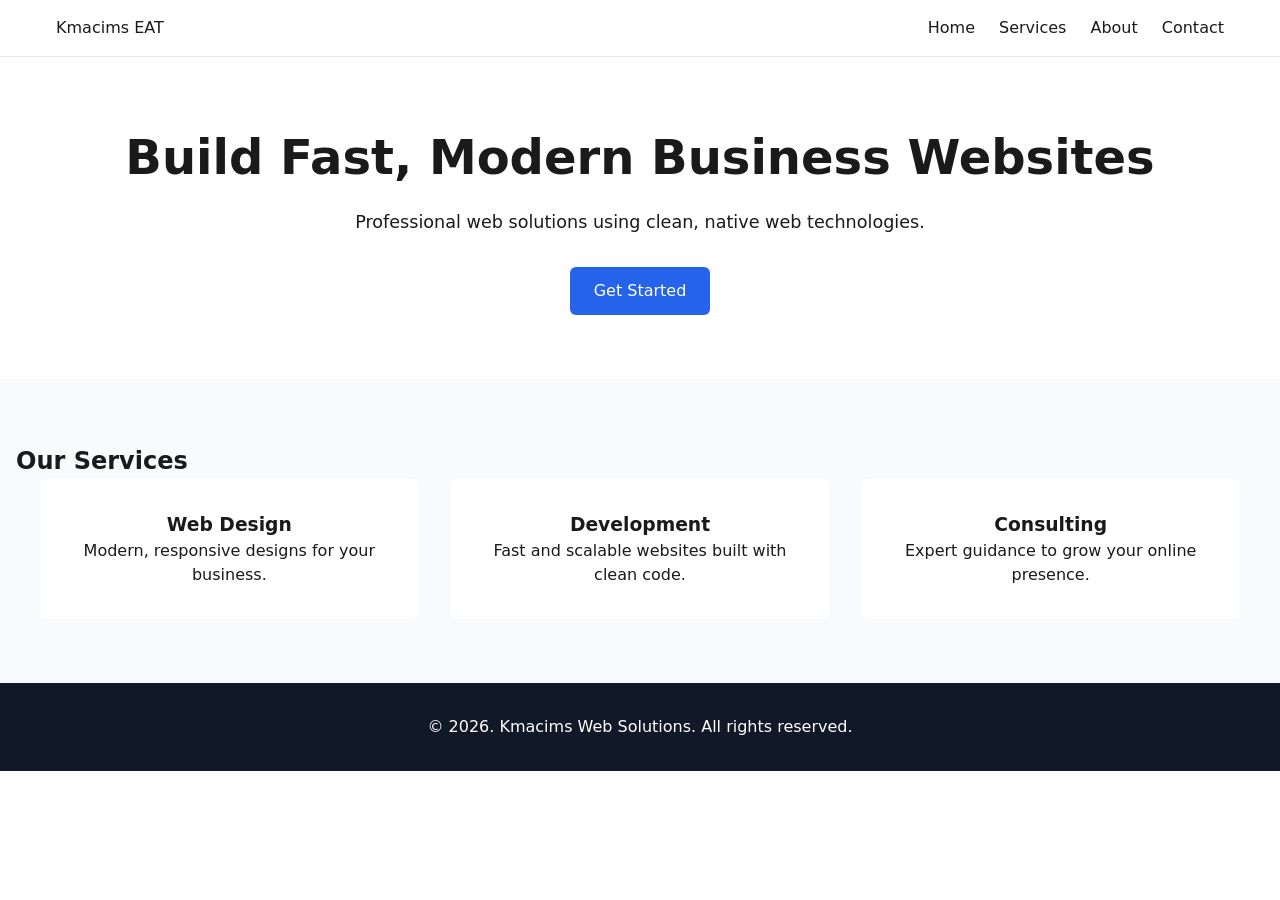
==== index.html @ d1ab65f4 "First Commit of the Part 1 of Building websites with native codes" ====
<!DOCTYPE html>
<html lang="en">
<head>
    <meta charset="UTF-8" />
    <meta name="viewport" content="width=device-width, initial-scale=1.0" />
    <title>Kmacims Web Solutions</title>
    <link rel="stylesheet" href="css/styles.css" />
</head>    
<body>
    <header>
        <nav>
            <div class="logo">Kmacims EAT</div>
            <ul class="nav-links">
                <li><a href="#">Home</a></li>
                <li><a href="#">Services</a></li>
                <li><a href="#">About</a></li>
                <li><a href="#">Contact</a></li>
            </ul>
        </nav>
    </header>

    <main>
        <section class="hero">
            <h1>Build Fast, Modern Business Websites</h1>
            <p>Professional web solutions using clean, native web technologies.</p>
            <a href="#" class="cta-button">Get Started</a>
        </section>
        <section class="services">
            <h2>Our Services</h2>

            <div class="service-grid">
                <article>
                    <h3>Web Design</h3>
                    <p>Modern, responsive designs for your business.</p>
                </article>

                <article>
                    <h3>Development</h3>
                    <p>Fast and scalable websites built with clean code.</p>
                </article>

                <article>
                    <h3>Consulting</h3>
                    <p>Expert guidance to grow your online presence.</p>
                </article>
            </div>
        </section>

    </main>

    <footer>
        <p>&copy; 2026. Kmacims Web Solutions. All rights reserved.</p>
    </footer>


</body>
</html>
---- css/styles.css ----
/* Base Reset */
*,
*::before,
*::after {
  box-sizing: border-box;
  margin: 0;
  padding: 0;
}

body {
  font-family: system-ui, sans-serif;
  line-height: 1.5;
  color: #1a1a1a;
}

/* create css variables */

:root {
  --primary-color: #2563eb;
  --text-color: #1a1a1a;
  --bg-color: #ffffff;
  --max-width: 1200px;
  --spacing: 1rem;
}

/* Style the header and navigation bar */

header {
  background: var(--bg-color);
  border-bottom: 1px solid #e5e7eb;
}

nav {
  max-width: var(--max-width);
  margin: auto;
  padding: 1rem;
  display: flex;
  justify-content: space-between;
  align-items: center;
}

.nav-links {
  list-style: none;
  display: flex;
  gap: 1.5rem;
}

.nav-links a {
  text-decoration: none;
  color: var(--text-color);
  font-weight: 500;
}

/*style the hero section */

.hero {
  max-width: var(--max-width);
  margin: auto;
  padding: 4rem 1rem;
  text-align: center;
}

.hero h1 {
  font-size: clamp(2rem, 5vw, 3rem);
  margin-bottom: 1rem;
}

.hero p {
  margin-bottom: 2rem;
  font-size: 1.1rem;
}

.cta-button {
  display: inline-block;
  padding: 0.75rem 1.5rem;
  background: var(--primary-color);
  color: white;
  text-decoration: none;
  border-radius: 6px;
}

/* Style the services section */

.services {
  background: #f9fafb;
  padding: 4rem 1rem;
}

.service-grid {
  max-width: var(--max-width);
  margin: auto;
  display: grid;
  gap: 2rem;
  grid-template-columns: repeat(auto-fit, minmax(250px, 1fr));
}

.service-grid article {
  background: white;
  padding: 2rem;
  border-radius: 8px;
  text-align: center;
}

/* Style the footer section */

footer {
  text-align: center;
  padding: 2rem 1rem;
  background: #111827;
  color: white;
}

/*Let's polish our site with transition effects for better ux */
/* Apply navigational hover effects */

.nav-links a {
  position: relative;
  transition: color 0.3s ease;
}

.nav-links a::after {
  content: "";
  position: absolute;
  left: 0;
  bottom: -4px;
  width: 0;
  height: 2px;
  background: var(--primary-color);
  transition: width 0.3s ease;
}

.nav-links a:hover::after {
  width: 100%;
}

/* Apply botton interaction effects */

.cta-button {
  transition: transform 0.2s ease, box-shadow 0.2s ease;
}

.cta-button:hover {
  transform: translateY(-2px);
  box-shadow: 0 6px 20px rgba(0,0,0,0.1);
}

/* Apply service card hover effects */

.service-grid article {
  transition: transform 0.2s ease, box-shadow 0.2s ease;
}

.service-grid article:hover {
  transform: translateY(-5px);
  box-shadow: 0 10px 25px rgba(0,0,0,0.08);
}

/* Apply smooth scrolling effect */

html {
  scroll-behavior: smooth;
}

/* Refine visual spacing in the services section */

section {
  padding-block: 4rem;
}
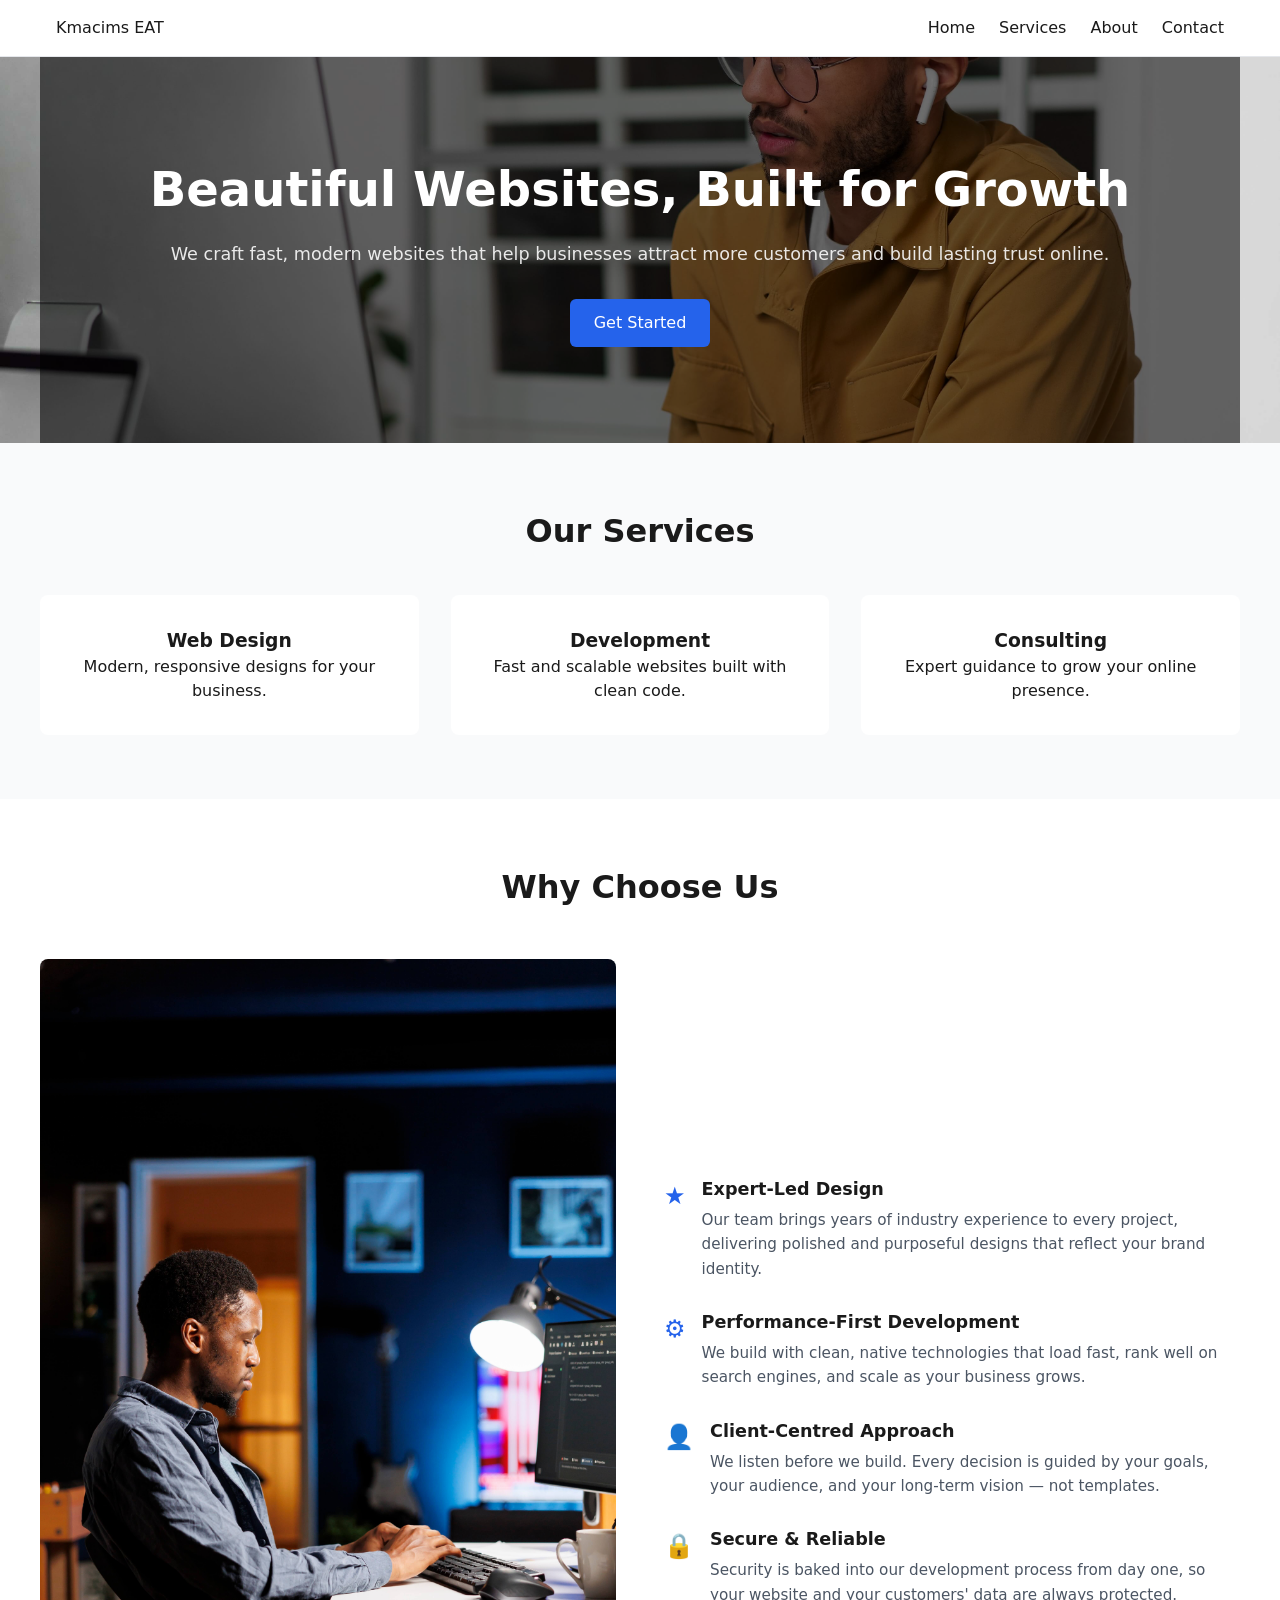
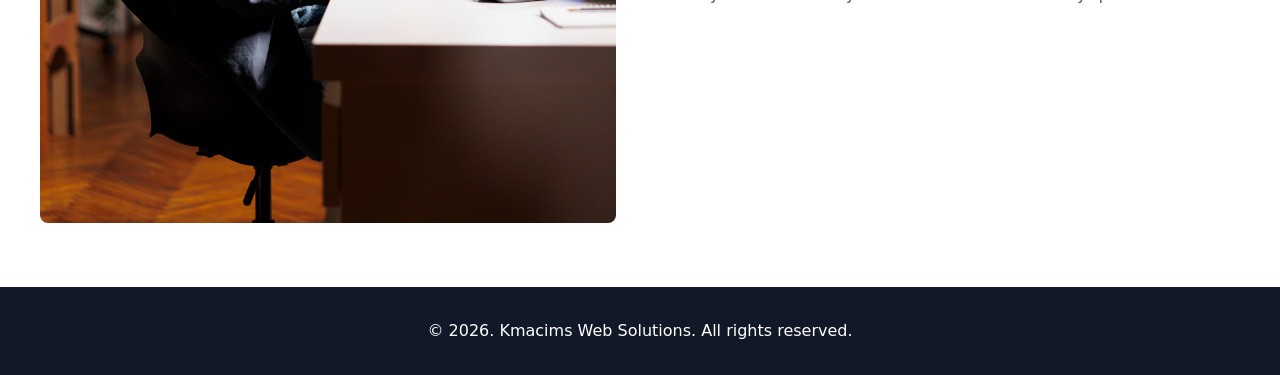
==== commit dac4cc74: "Update to homepage - added hero image and why choose us" ====
--- a/index.html
+++ b/index.html
@@ -20,25 +20,28 @@
     </header>
 
     <main>
+
+        <!-- 1. HERO SECTION with background image + overlay -->
         <section class="hero">
-            <h1>Build Fast, Modern Business Websites</h1>
-            <p>Professional web solutions using clean, native web technologies.</p>
-            <a href="#" class="cta-button">Get Started</a>
+            <div class="hero-overlay">
+                <h1>Beautiful Websites, Built for Growth</h1>
+                <p>We craft fast, modern websites that help businesses attract more customers and build lasting trust online.</p>
+                <a href="#" class="cta-button">Get Started</a>
+            </div>
         </section>
+
+        <!-- SERVICES SECTION -->
         <section class="services">
             <h2>Our Services</h2>
-
             <div class="service-grid">
                 <article>
                     <h3>Web Design</h3>
                     <p>Modern, responsive designs for your business.</p>
                 </article>
-
                 <article>
                     <h3>Development</h3>
                     <p>Fast and scalable websites built with clean code.</p>
                 </article>
-
                 <article>
                     <h3>Consulting</h3>
                     <p>Expert guidance to grow your online presence.</p>
@@ -46,12 +49,128 @@
             </div>
         </section>
 
+        <!-- 2. WHY CHOOSE US SECTION -->
+        <section class="why-choose-us">
+            <h2>Why Choose Us</h2>
+            <div class="why-grid">
+
+                <div class="why-image">
+                    <img src="images/why-choose-us.jpg" alt="A professional web developer working on a modern website" />
+                </div>
+
+                <div class="why-reasons">
+                    <article class="reason">
+                        <div class="reason-icon">&#9733;</div>
+                        <div class="reason-content">
+                            <h3>Expert-Led Design</h3>
+                            <p>Our team brings years of industry experience to every project, delivering polished and purposeful designs that reflect your brand identity.</p>
+                        </div>
+                    </article>
+
+                    <article class="reason">
+                        <div class="reason-icon">&#9881;</div>
+                        <div class="reason-content">
+                            <h3>Performance-First Development</h3>
+                            <p>We build with clean, native technologies that load fast, rank well on search engines, and scale as your business grows.</p>
+                        </div>
+                    </article>
+
+                    <article class="reason">
+                        <div class="reason-icon">&#128100;</div>
+                        <div class="reason-content">
+                            <h3>Client-Centred Approach</h3>
+                            <p>We listen before we build. Every decision is guided by your goals, your audience, and your long-term vision — not templates.</p>
+                        </div>
+                    </article>
+
+                    <article class="reason">
+                        <div class="reason-icon">&#128274;</div>
+                        <div class="reason-content">
+                            <h3>Secure & Reliable</h3>
+                            <p>Security is baked into our development process from day one, so your website and your customers' data are always protected.</p>
+                        </div>
+                    </article>
+                </div>
+
+            </div>
+        </section>
+
+        <!-- 3. BLOG / NEWS SECTION -->
+        <!--
+        <section class="blog">
+            <h2>Latest News & Insights</h2>
+            <p class="blog-subtitle">Stay up to date with tips, trends, and updates from our team.</p>
+
+            <div class="blog-grid">
+
+                <article class="blog-card">
+                    <div class="blog-thumbnail">
+                        <img src="images/blog-post-1.jpg" alt="5 Web Design Trends Dominating 2026" />
+                        <span class="blog-category">Design</span>
+                    </div>
+                    <div class="blog-content">
+                        <h3><a href="#">5 Web Design Trends Dominating 2026</a></h3>
+                        <p>From immersive scrolling to AI-generated layouts, discover the trends reshaping the modern web this year.</p>
+                        <div class="blog-meta">
+                            <img src="images/author-1.jpg" alt="Author Amaka Osei" class="author-avatar" />
+                            <div class="blog-meta-text">
+                                <span class="author-name">Amaka Osei</span>
+                                <span class="published-date">February 10, 2026</span>
+                            </div>
+                        </div>
+                    </div>
+                </article>
+
+                <article class="blog-card">
+                    <div class="blog-thumbnail">
+                        <img src="images/blog-post-2.jpg" alt="Why Your Small Business Needs a Fast Website" />
+                        <span class="blog-category">Performance</span>
+                    </div>
+                    <div class="blog-content">
+                        <h3><a href="#">Why Your Small Business Needs a Fast Website</a></h3>
+                        <p>A slow website costs you customers. Here's how page speed directly affects conversions and what you can do about it.</p>
+                        <div class="blog-meta">
+                            <img src="images/author-2.jpg" alt="Author Chidi Nwosu" class="author-avatar" />
+                            <div class="blog-meta-text">
+                                <span class="author-name">Chidi Nwosu</span>
+                                <span class="published-date">January 28, 2026</span>
+                            </div>
+                        </div>
+                    </div>
+                </article>
+
+                <article class="blog-card">
+                    <div class="blog-thumbnail">
+                        <img src="images/blog-post-3.jpg" alt="SEO Basics Every Business Owner Should Know" />
+                        <span class="blog-category">SEO</span>
+                    </div>
+                    <div class="blog-content">
+                        <h3><a href="#">SEO Basics Every Business Owner Should Know</a></h3>
+                        <p>You don't need to be a tech expert to understand SEO. We break down the fundamentals that help your site get found online.</p>
+                        <div class="blog-meta">
+                            <img src="images/author-3.jpg" alt="Author Fatima Bello" class="author-avatar" />
+                            <div class="blog-meta-text">
+                                <span class="author-name">Fatima Bello</span>
+                                <span class="published-date">January 15, 2026</span>
+                            </div>
+                        </div>
+                    </div>
+                </article>
+
+            </div>
+
+            <div class="blog-cta">
+                <a href="#" class="cta-button">View All Posts</a>
+            </div>
+
+        </section> 
+        -->
+
     </main>
 
     <footer>
         <p>&copy; 2026. Kmacims Web Solutions. All rights reserved.</p>
     </footer>
 
-
 </body>
 </html>
--- a/css/styles.css
+++ b/css/styles.css
@@ -51,23 +51,34 @@
   font-weight: 500;
 }
 
-/*style the hero section */
+/* Style the hero section */
 
 .hero {
-  max-width: var(--max-width);
-  margin: auto;
-  padding: 4rem 1rem;
-  text-align: center;
+  background-image: url('../images/hero-bg.jpg');
+  background-size: cover;
+  background-position: center;
+  background-repeat: no-repeat;
+  text-align: center;
+  padding-block: 0;
+}
+
+.hero-overlay {
+  max-width: var(--max-width);
+  margin: auto;
+  padding: 6rem 1rem;
+  background: rgba(0, 0, 0, 0.55);
 }
 
 .hero h1 {
   font-size: clamp(2rem, 5vw, 3rem);
   margin-bottom: 1rem;
+  color: white;
 }
 
 .hero p {
   margin-bottom: 2rem;
   font-size: 1.1rem;
+  color: rgba(255, 255, 255, 0.88);
 }
 
 .cta-button {
@@ -86,6 +97,12 @@
   padding: 4rem 1rem;
 }
 
+.services h2 {
+  text-align: center;
+  font-size: clamp(1.5rem, 3vw, 2rem);
+  margin-bottom: 2.5rem;
+}
+
 .service-grid {
   max-width: var(--max-width);
   margin: auto;
@@ -101,6 +118,193 @@
   text-align: center;
 }
 
+/* Style the Why Choose Us section */
+
+.why-choose-us {
+  background: var(--bg-color);
+  padding: 4rem 1rem;
+}
+
+.why-choose-us h2 {
+  text-align: center;
+  font-size: clamp(1.5rem, 3vw, 2rem);
+  margin-bottom: 3rem;
+}
+
+.why-grid {
+  max-width: var(--max-width);
+  margin: auto;
+  display: grid;
+  gap: 3rem;
+  grid-template-columns: repeat(auto-fit, minmax(min(100%, 480px), 1fr));
+  align-items: center;
+}
+
+.why-image img {
+  width: 100%;
+  height: 100%;
+  object-fit: cover;
+  border-radius: 8px;
+  display: block;
+}
+
+.why-reasons {
+  display: flex;
+  flex-direction: column;
+  gap: 1.75rem;
+}
+
+.reason {
+  display: flex;
+  align-items: flex-start;
+  gap: 1rem;
+}
+
+.reason-icon {
+  font-size: 1.5rem;
+  color: var(--primary-color);
+  flex-shrink: 0;
+  margin-top: 0.1rem;
+}
+
+.reason-content h3 {
+  font-size: 1.1rem;
+  margin-bottom: 0.35rem;
+  color: var(--text-color);
+}
+
+.reason-content p {
+  font-size: 0.95rem;
+  color: #4b5563;
+  line-height: 1.6;
+}
+
+/* Style the Blog / News section */
+/*
+
+.blog {
+  background: #f9fafb;
+  padding: 4rem 1rem;
+}
+
+.blog h2 {
+  text-align: center;
+  font-size: clamp(1.5rem, 3vw, 2rem);
+  margin-bottom: 0.5rem;
+}
+
+.blog-subtitle {
+  text-align: center;
+  color: #4b5563;
+  margin-bottom: 3rem;
+  font-size: 1rem;
+}
+
+.blog-grid {
+  max-width: var(--max-width);
+  margin: auto;
+  display: grid;
+  gap: 2rem;
+  grid-template-columns: repeat(auto-fit, minmax(300px, 1fr));
+}
+
+.blog-card {
+  background: white;
+  border-radius: 8px;
+  overflow: hidden;
+}
+
+.blog-thumbnail {
+  position: relative;
+}
+
+.blog-thumbnail img {
+  width: 100%;
+  height: 200px;
+  object-fit: cover;
+  display: block;
+}
+
+.blog-category {
+  position: absolute;
+  top: 0.75rem;
+  left: 0.75rem;
+  background: var(--primary-color);
+  color: white;
+  font-size: 0.75rem;
+  font-weight: 600;
+  padding: 0.25rem 0.65rem;
+  border-radius: 4px;
+  text-transform: uppercase;
+  letter-spacing: 0.05em;
+}
+
+.blog-content {
+  padding: 1.5rem;
+}
+
+.blog-content h3 {
+  font-size: 1.05rem;
+  margin-bottom: 0.6rem;
+  line-height: 1.4;
+}
+
+.blog-content h3 a {
+  text-decoration: none;
+  color: var(--text-color);
+  transition: color 0.2s ease;
+}
+
+.blog-content h3 a:hover {
+  color: var(--primary-color);
+}
+
+.blog-content p {
+  font-size: 0.9rem;
+  color: #4b5563;
+  margin-bottom: 1.25rem;
+  line-height: 1.6;
+}
+
+.blog-meta {
+  display: flex;
+  align-items: center;
+  gap: 0.75rem;
+  padding-top: 1rem;
+  border-top: 1px solid #e5e7eb;
+}
+
+.author-avatar {
+  width: 36px;
+  height: 36px;
+  border-radius: 50%;
+  object-fit: cover;
+  flex-shrink: 0;
+}
+
+.blog-meta-text {
+  display: flex;
+  flex-direction: column;
+  gap: 0.1rem;
+}
+
+.author-name {
+  font-size: 0.85rem;
+  font-weight: 600;
+  color: var(--text-color);
+}
+
+.published-date {
+  font-size: 0.78rem;
+  color: #6b7280;
+}
+
+.blog-cta {
+  text-align: center;
+  margin-top: 3rem;
+}
+*/
+
 /* Style the footer section */
 
 footer {
@@ -110,7 +314,7 @@
   color: white;
 }
 
-/*Let's polish our site with transition effects for better ux */
+/* Polish with transition effects for better UX */
 /* Apply navigational hover effects */
 
 .nav-links a {
@@ -133,7 +337,7 @@
   width: 100%;
 }
 
-/* Apply botton interaction effects */
+/* Apply button interaction effects */
 
 .cta-button {
   transition: transform 0.2s ease, box-shadow 0.2s ease;
@@ -155,14 +359,37 @@
   box-shadow: 0 10px 25px rgba(0,0,0,0.08);
 }
 
+/* Apply Why Choose Us reason hover effects */
+
+.reason {
+  transition: transform 0.2s ease;
+}
+
+.reason:hover {
+  transform: translateX(5px);
+}
+
+/* Apply blog card hover effects 
+
+.blog-card {
+  transition: transform 0.2s ease, box-shadow 0.2s ease;
+}
+
+.blog-card:hover {
+  transform: translateY(-5px);
+  box-shadow: 0 10px 25px rgba(0,0,0,0.08);
+}
+*/
+
 /* Apply smooth scrolling effect */
 
 html {
   scroll-behavior: smooth;
 }
 
-/* Refine visual spacing in the services section */
+/* Refine visual spacing in sections */
 
 section {
   padding-block: 4rem;
 }
+
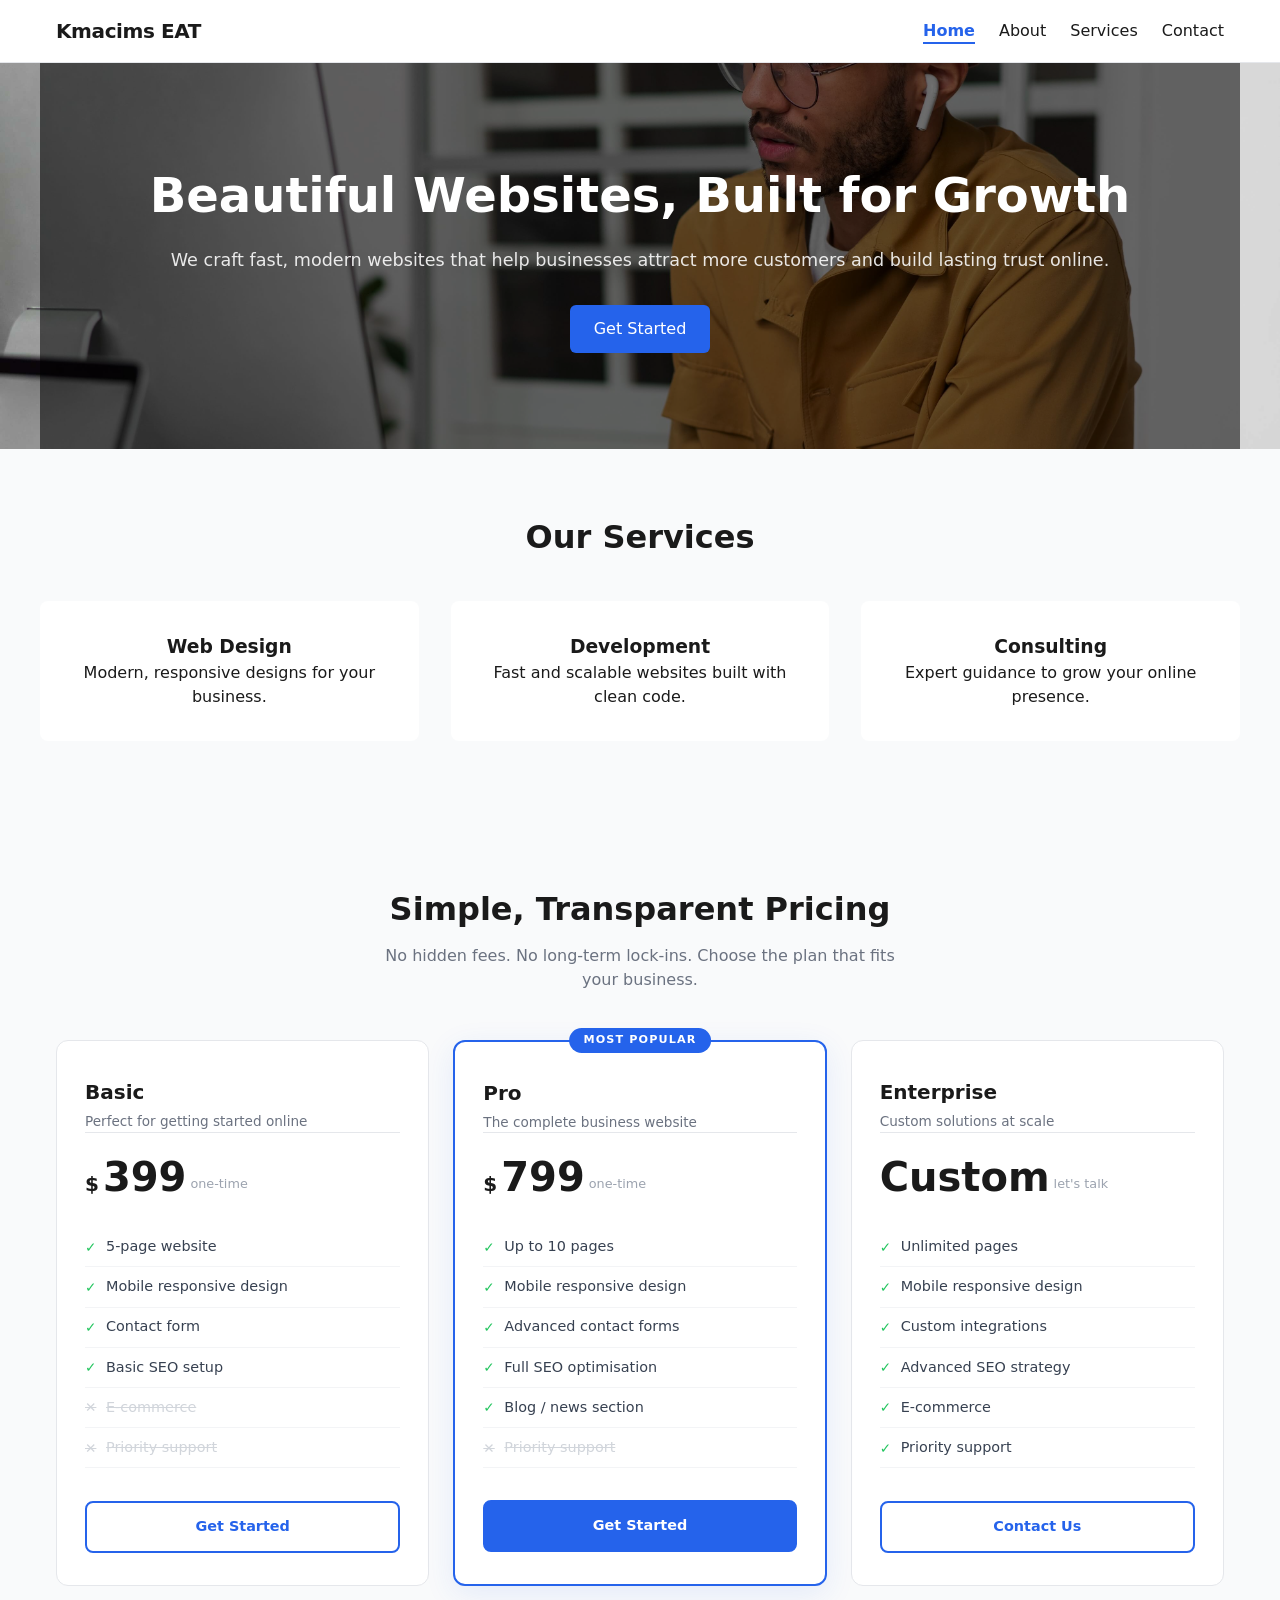
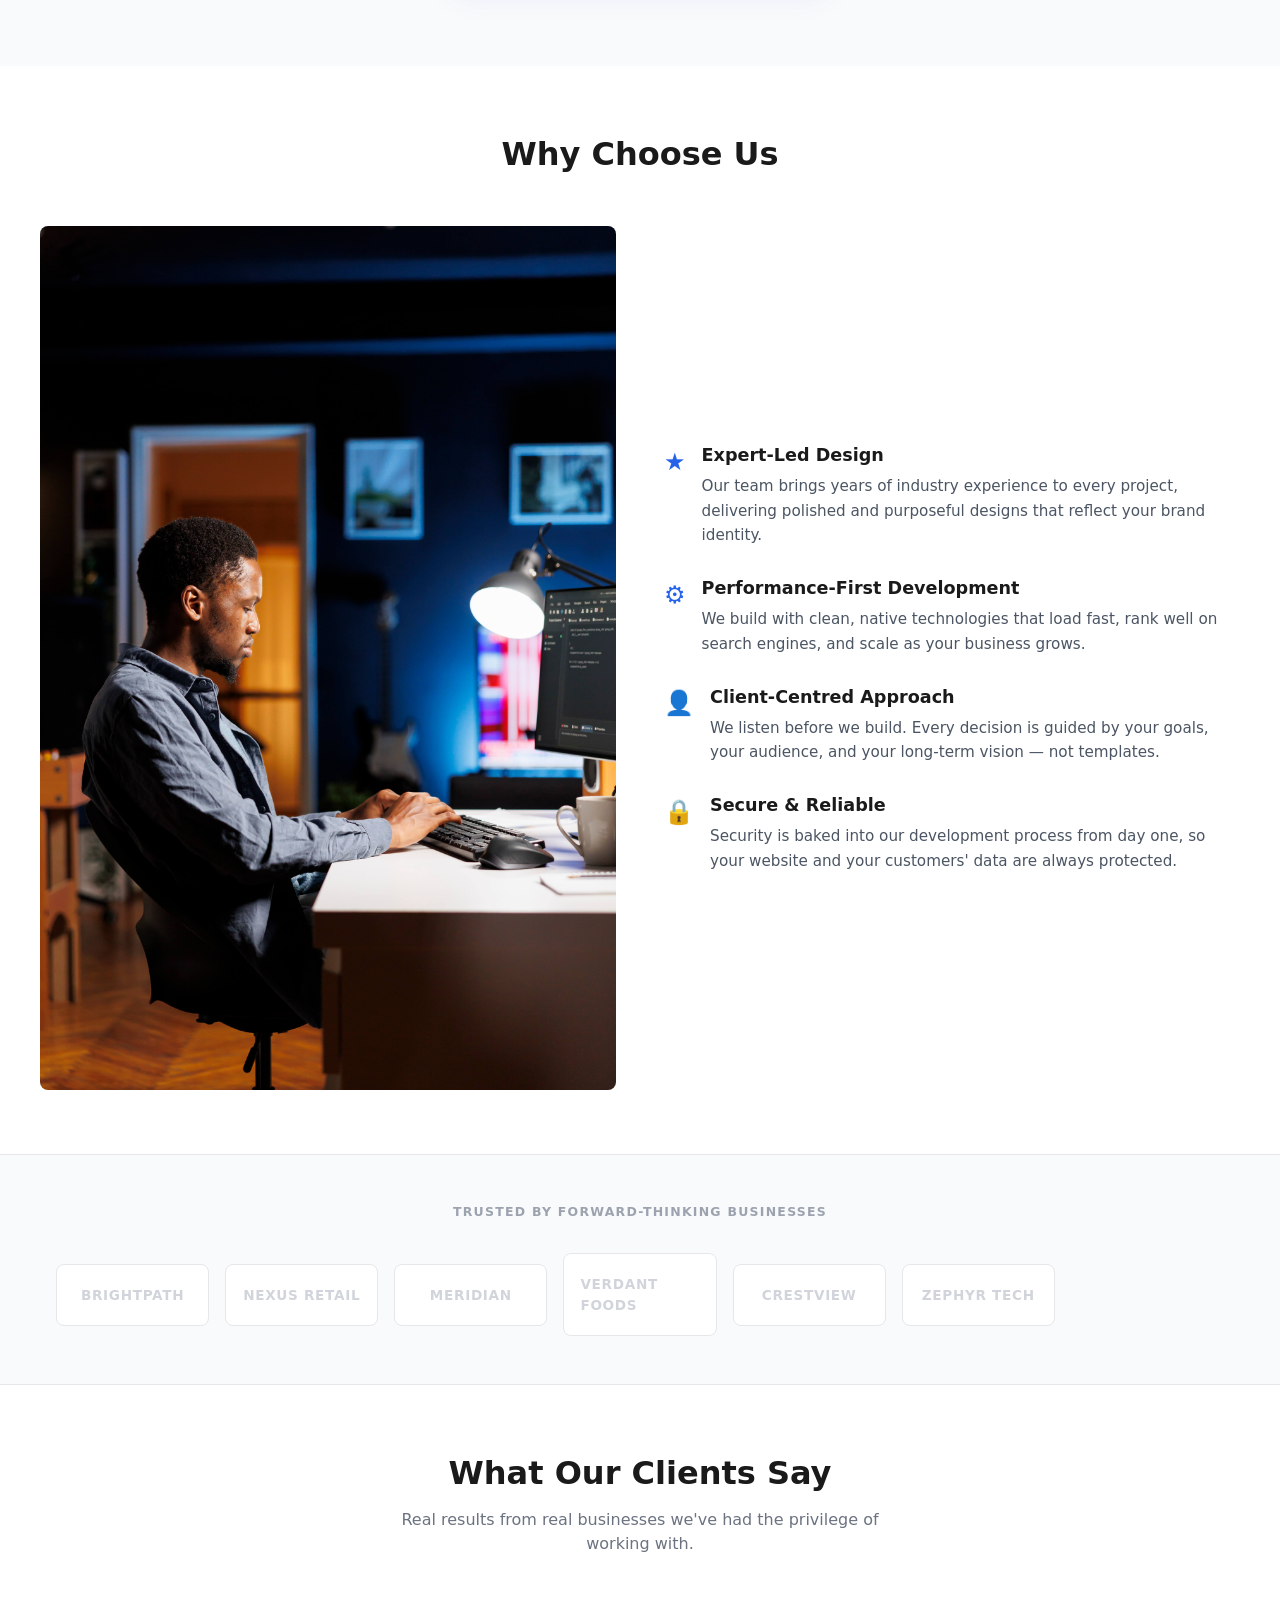
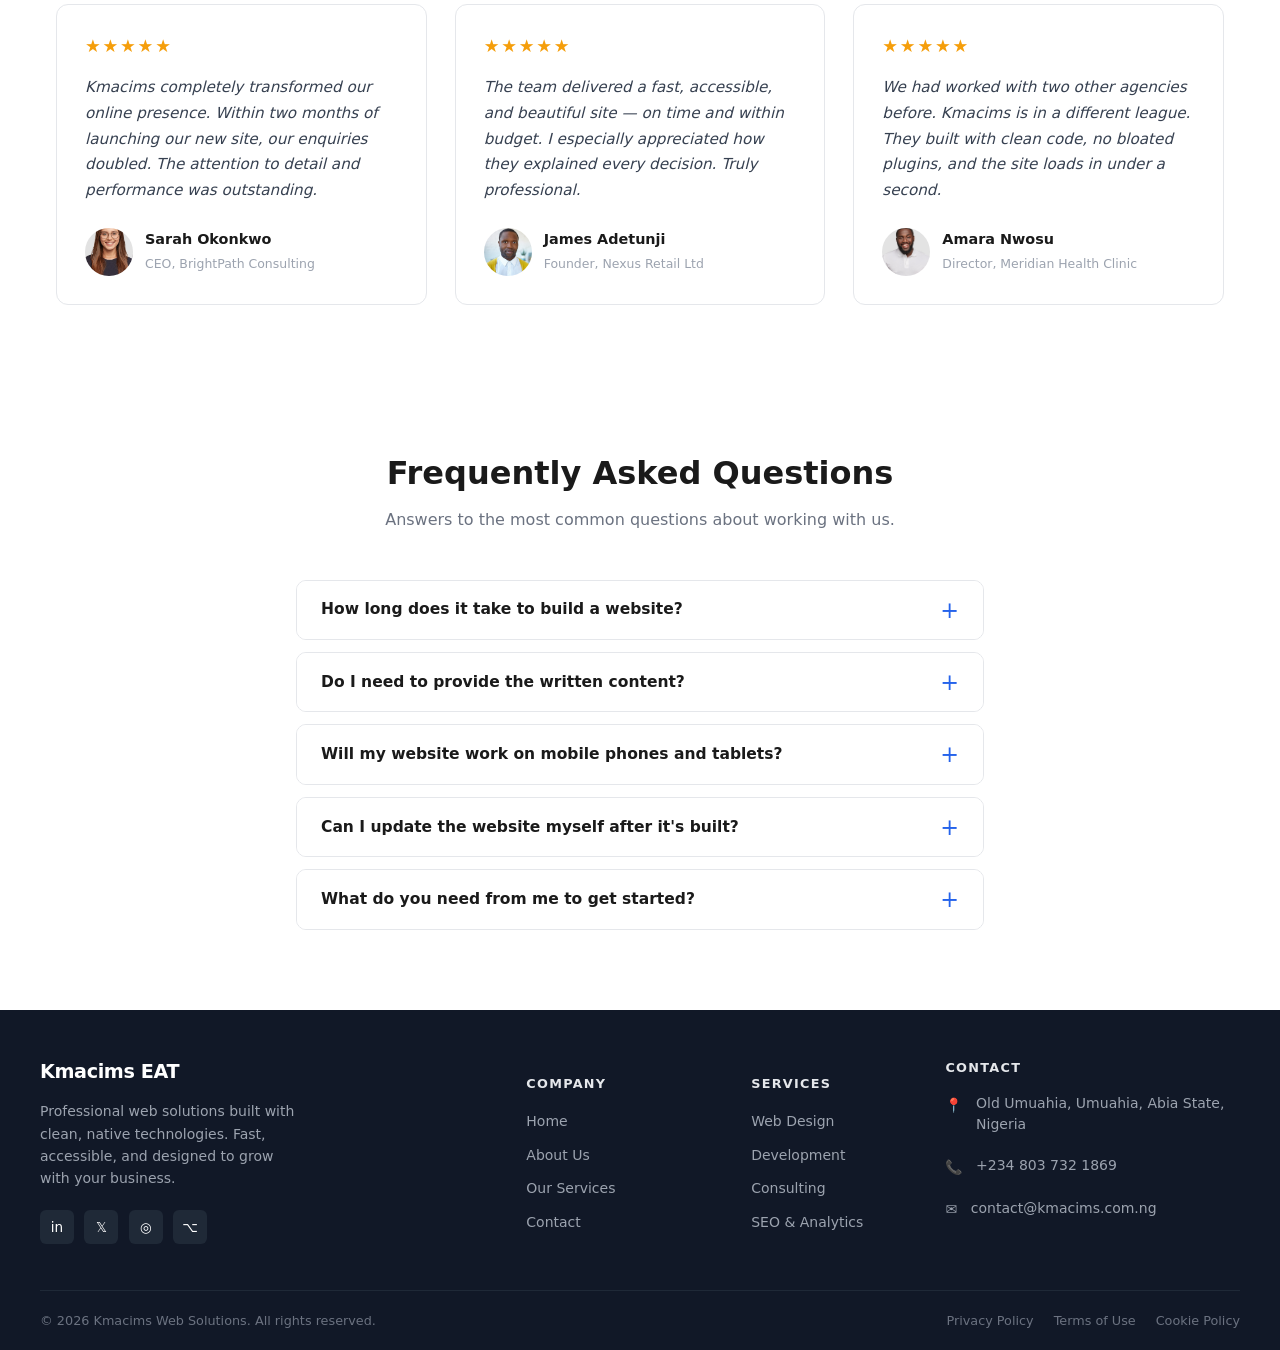
==== commit b686c2d1: "Part 2 of Building websites with no frameworks" ====
--- a/index.html
+++ b/index.html
@@ -1,22 +1,95 @@
 <!DOCTYPE html>
 <html lang="en">
 <head>
-    <meta charset="UTF-8" />
-    <meta name="viewport" content="width=device-width, initial-scale=1.0" />
-    <title>Kmacims Web Solutions</title>
-    <link rel="stylesheet" href="css/styles.css" />
+
+  <!-- Character Encoding & Viewport -->
+  <meta charset="UTF-8" />
+  <meta name="viewport" content="width=device-width, initial-scale=1.0" />
+  <!-- Primary SEO Tags -->
+  <title>Kmacims Web Solutions | Professional Websites Built with Clean Code</title>
+  <meta name="description"
+        content="Kmacims Web Solutions builds fast, modern, and professional business websites using clean HTML and CSS — no frameworks, no bloat." />
+  <!-- Canonical URL -->
+  <link rel="canonical" href="https://www.kmacims.com.ng/index.html" />
+  <!-- Open Graph / Social Preview -->
+  <meta property="og:type"        content="website" />
+  <meta property="og:site_name"   content="Kmacims Web Solutions" />
+  <meta property="og:url"         content="https://www.kmacims.com.ng/index.html" />
+  <meta property="og:title"       content="Kmacims Web Solutions | Professional Websites" />
+  <meta property="og:description"  content="We build fast, modern, and professional business websites using clean HTML and CSS. No frameworks, no bloat — just great web work." />
+  <meta property="og:image"       content="https://www.kmacims.com/images/og-image.png" />
+  <!-- Twitter / X Card -->
+  <meta name="twitter:card"  content="summary_large_image" />
+  <meta name="twitter:site"  content="@kmacims" />
+  <!-- Stylesheet -->
+  <link rel="stylesheet" href="css/styles.css" />
+
 </head>    
 <body>
-    <header>
-        <nav>
-            <div class="logo">Kmacims EAT</div>
-            <ul class="nav-links">
-                <li><a href="#">Home</a></li>
-                <li><a href="#">Services</a></li>
-                <li><a href="#">About</a></li>
-                <li><a href="#">Contact</a></li>
+    <header class="site-header">
+        
+        <!--
+            The checkbox MUST come first in the DOM.
+            CSS can only reach LATER siblings with the ~ combinator.
+        -->
+        <input
+            type="checkbox"
+            id="menu-toggle"
+            class="menu-checkbox"
+            aria-hidden="true"
+        />
+
+        <!-- The visible nav bar row -->
+        <div class="nav-inner">
+
+            <!-- Clickable logo goes here -->
+            <a href="index.html" class="logo">Kmacims EAT</a>
+
+            <!-- Desktop navigation — hidden on mobile via CSS -->
+            <ul class="nav-links desktop-nav">
+            <li><a href="index.html" aria-current="page">Home</a></li>
+            <li><a href="about.html">About</a></li>
+            <li><a href="services.html">Services</a></li>
+            <li><a href="contact.html">Contact</a></li>
+            </ul>
+
+            <!--
+            The hamburger label.
+            `for` must match the checkbox `id` exactly.
+            The three <span> elements become the animated bars.
+            `aria-label` gives screen readers a meaningful name.
+            `role="button"` and `tabindex="0"` ensure keyboard reachability.
+            -->
+            <label
+            for="menu-toggle"
+            class="menu-label"
+            aria-label="Toggle navigation menu"
+            role="button"
+            tabindex="0"
+            >
+            <span></span>
+            <span></span>
+            <span></span>
+            </label>
+
+        </div><!-- /.nav-inner -->
+
+        <!--
+            The sliding mobile menu panel.
+            It is a SIBLING of .nav-inner — this is what makes the CSS trick possible.
+            It is invisible by default (max-height: 0) and expands when
+            the checkbox above it is :checked.
+        -->
+        <nav class="mobile-menu" aria-label="Mobile navigation">
+            <ul>
+            <li><a href="index.html" aria-current="page">Home</a></li>
+            <li><a href="about.html">About</a></li>
+            <li><a href="services.html">Services</a></li>
+            <li><a href="contact.html">Contact</a></li>
             </ul>
         </nav>
+
+
     </header>
 
     <main>
@@ -49,6 +122,89 @@
             </div>
         </section>
 
+        <!-- The Pricing Table Section -->
+
+        <section class="pricing" aria-labelledby="pricing-heading">
+        <div class="pricing-inner">
+
+            <div class="section-header">
+            <h2 id="pricing-heading">Simple, Transparent Pricing</h2>
+            <p>No hidden fees. No long-term lock-ins. Choose the plan that fits your business.</p>
+            </div>
+
+            <div class="pricing-grid">
+
+            <!-- BASIC PLAN -->
+            <article class="pricing-card">
+                <header class="plan-header">
+                <h3 class="plan-name">Basic</h3>
+                <p class="plan-tagline">Perfect for getting started online</p>
+                </header>
+                <div class="plan-price">
+                <span class="price-currency">$</span>
+                <span class="price-amount">399</span>
+                <span class="price-period">one-time</span>
+                </div>
+                <ul class="plan-features" aria-label="Basic plan features">
+                <li>5-page website</li>
+                <li>Mobile responsive design</li>
+                <li>Contact form</li>
+                <li>Basic SEO setup</li>
+                <li class="feature-unavailable">E-commerce</li>
+                <li class="feature-unavailable">Priority support</li>
+                </ul>
+                <a href="contact.html" class="plan-cta">Get Started</a>
+            </article>
+
+            <!-- ── PRO PLAN (RECOMMENDED) ── -->
+            <article class="pricing-card pricing-card--featured">
+                <header class="plan-header">
+                <div class="recommended-badge">Most Popular</div>
+                <h3 class="plan-name">Pro</h3>
+                <p class="plan-tagline">The complete business website</p>
+                </header>
+                <div class="plan-price">
+                <span class="price-currency">$</span>
+                <span class="price-amount">799</span>
+                <span class="price-period">one-time</span>
+                </div>
+                <ul class="plan-features" aria-label="Pro plan features">
+                <li>Up to 10 pages</li>
+                <li>Mobile responsive design</li>
+                <li>Advanced contact forms</li>
+                <li>Full SEO optimisation</li>
+                <li>Blog / news section</li>
+                <li class="feature-unavailable">Priority support</li>
+                </ul>
+                <a href="contact.html" class="plan-cta plan-cta--primary">Get Started</a>
+            </article>
+
+            <!-- ── ENTERPRISE PLAN ── -->
+            <article class="pricing-card">
+                <header class="plan-header">
+                <h3 class="plan-name">Enterprise</h3>
+                <p class="plan-tagline">Custom solutions at scale</p>
+                </header>
+                <div class="plan-price">
+                <span class="price-amount">Custom</span>
+                <span class="price-period">let's talk</span>
+                </div>
+                <ul class="plan-features" aria-label="Enterprise plan features">
+                <li>Unlimited pages</li>
+                <li>Mobile responsive design</li>
+                <li>Custom integrations</li>
+                <li>Advanced SEO strategy</li>
+                <li>E-commerce</li>
+                <li>Priority support</li>
+                </ul>
+                <a href="contact.html" class="plan-cta">Contact Us</a>
+            </article>
+
+            </div><!-- /.pricing-grid -->
+        </div><!-- /.pricing-inner -->
+        </section>
+
+
         <!-- 2. WHY CHOOSE US SECTION -->
         <section class="why-choose-us">
             <h2>Why Choose Us</h2>
@@ -94,6 +250,142 @@
 
             </div>
         </section>
+
+        <!-- Logo Wall section -->
+        <section class="logo-wall" aria-labelledby="logos-heading">
+        <div class="logo-wall-inner">
+
+            <p class="logo-wall-label" id="logos-heading">
+            Trusted by forward-thinking businesses
+            </p>
+
+            <ul class="logo-grid" role="list">
+
+            <li>
+                <a href="#" class="logo-link" aria-label="BrightPath Consulting (client)">
+                <!-- Replace the span with an <img> when you have the logo file -->
+                <span class="logo-text" aria-hidden="true">BrightPath</span>
+                </a>
+            </li>
+
+            <li>
+                <a href="#" class="logo-link" aria-label="Nexus Retail Ltd (client)">
+                <span class="logo-text" aria-hidden="true">Nexus Retail</span>
+                </a>
+            </li>
+
+            <li>
+                <a href="#" class="logo-link" aria-label="Meridian Health Clinic (client)">
+                <span class="logo-text" aria-hidden="true">Meridian</span>
+                </a>
+            </li>
+
+            <li>
+                <a href="#" class="logo-link" aria-label="Verdant Foods (client)">
+                <span class="logo-text" aria-hidden="true">Verdant Foods</span>
+                </a>
+            </li>
+
+            <li>
+                <a href="#" class="logo-link" aria-label="Crestview Capital (client)">
+                <span class="logo-text" aria-hidden="true">Crestview</span>
+                </a>
+            </li>
+
+            <li>
+                <a href="#" class="logo-link" aria-label="Zephyr Tech (client)">
+                <span class="logo-text" aria-hidden="true">Zephyr Tech</span>
+                </a>
+            </li>
+
+            </ul>
+        </div>
+        </section>
+
+        <!-- Testimonials section -->
+        <section class="testimonials" aria-labelledby="testimonials-heading">
+        <div class="testimonials-inner">
+
+            <div class="section-header">
+            <h2 id="testimonials-heading">What Our Clients Say</h2>
+            <p>Real results from real businesses we've had the privilege of working with.</p>
+            </div>
+
+            <div class="testimonials-grid">
+
+            <!-- Testimonial 1 -->
+            <article class="testimonial-card">
+                <div class="testimonial-stars" aria-label="5 out of 5 stars">
+                <span aria-hidden="true">&#9733;&#9733;&#9733;&#9733;&#9733;</span>
+                </div>
+                <blockquote>
+                <p>Kmacims completely transformed our online presence. Within two months of launching our new site, our enquiries doubled. The attention to detail and performance was outstanding.</p>
+                <footer>
+                    <img
+                    src="images/client-sarah.jpg"
+                    alt="Sarah Okonkwo"
+                    class="testimonial-avatar"
+                    width="48"
+                    height="48"
+                    />
+                    <div>
+                    <cite class="client-name">Sarah Okonkwo</cite>
+                    <span class="client-role">CEO, BrightPath Consulting</span>
+                    </div>
+                </footer>
+                </blockquote>
+            </article>
+
+            <!-- Testimonial 2 -->
+            <article class="testimonial-card">
+                <div class="testimonial-stars" aria-label="5 out of 5 stars">
+                <span aria-hidden="true">&#9733;&#9733;&#9733;&#9733;&#9733;</span>
+                </div>
+                <blockquote>
+                <p>The team delivered a fast, accessible, and beautiful site — on time and within budget. I especially appreciated how they explained every decision. Truly professional.</p>
+                <footer>
+                    <img
+                    src="images/client-james.jpg"
+                    alt="James Adetunji"
+                    class="testimonial-avatar"
+                    width="48"
+                    height="48"
+                    />
+                    <div>
+                    <cite class="client-name">James Adetunji</cite>
+                    <span class="client-role">Founder, Nexus Retail Ltd</span>
+                    </div>
+                </footer>
+                </blockquote>
+            </article>
+
+            <!-- Testimonial 3 -->
+            <article class="testimonial-card">
+                <div class="testimonial-stars" aria-label="5 out of 5 stars">
+                <span aria-hidden="true">&#9733;&#9733;&#9733;&#9733;&#9733;</span>
+                </div>
+                <blockquote>
+                <p>We had worked with two other agencies before. Kmacims is in a different league. They built with clean code, no bloated plugins, and the site loads in under a second.</p>
+                <footer>
+                    <img
+                    src="images/client-amara.jpg"
+                    alt="Amara Nwosu"
+                    class="testimonial-avatar"
+                    width="48"
+                    height="48"
+                    />
+                    <div>
+                    <cite class="client-name">Amara Nwosu</cite>
+                    <span class="client-role">Director, Meridian Health Clinic</span>
+                    </div>
+                </footer>
+                </blockquote>
+            </article>
+
+            </div><!-- /.testimonials-grid -->
+        </div><!-- /.testimonials-inner -->
+        </section>
+
 
         <!-- 3. BLOG / NEWS SECTION -->
         <!--
@@ -166,11 +458,153 @@
         </section> 
         -->
 
+        <!-- FAQ section HTML -->
+        <section class="faq" aria-labelledby="faq-heading">
+        <div class="faq-inner">
+
+            <div class="section-header">
+            <h2 id="faq-heading">Frequently Asked Questions</h2>
+            <p>Answers to the most common questions about working with us.</p>
+            </div>
+
+            <div class="faq-list">
+
+            <details class="faq-item">
+                <summary class="faq-question">
+                How long does it take to build a website?
+                </summary>
+                <div class="faq-answer">
+                <p>Most projects are completed within 3–4 weeks from the point of receiving your content and sign-off on the design direction. Larger enterprise projects may take 6–8 weeks. We provide a clear project timeline at the start of every engagement.</p>
+                </div>
+            </details>
+
+            <details class="faq-item">
+                <summary class="faq-question">
+                Do I need to provide the written content?
+                </summary>
+                <div class="faq-answer">
+                <p>We recommend that clients provide their own copy, as you know your business best. However, we offer copywriting as an add-on service and can work with your existing brochures, social content, or talking points to produce polished, SEO-ready text.</p>
+                </div>
+            </details>
+
+            <details class="faq-item">
+                <summary class="faq-question">
+                Will my website work on mobile phones and tablets?
+                </summary>
+                <div class="faq-answer">
+                <p>Absolutely. Every website we build is fully responsive by default — it adapts its layout for any screen size, from a small smartphone to a large desktop monitor. We test across iOS Safari, Android Chrome, and all major desktop browsers before delivery.</p>
+                </div>
+            </details>
+
+            <details class="faq-item">
+                <summary class="faq-question">
+                Can I update the website myself after it's built?
+                </summary>
+                <div class="faq-answer">
+                <p>Yes. For clients who prefer self-management, we can integrate a headless CMS so you can update text, images, and blog posts without touching code. We also offer an affordable monthly maintenance plan if you'd prefer to leave updates to us.</p>
+                </div>
+            </details>
+
+            <details class="faq-item">
+                <summary class="faq-question">
+                What do you need from me to get started?
+                </summary>
+                <div class="faq-answer">
+                <p>To begin, we need a completed brief (we provide a simple questionnaire), your brand assets (logo files, colours, preferred fonts if you have them), and a 50% deposit. From there, we handle everything — sitemap, wireframes, design, build, and launch.</p>
+                </div>
+            </details>
+
+            </div><!-- /.faq-list -->
+        </div><!-- /.faq-inner -->
+        </section>
+
+
     </main>
 
-    <footer>
-        <p>&copy; 2026. Kmacims Web Solutions. All rights reserved.</p>
+        <footer class="site-footer" aria-label="Site footer">
+
+    <!-- Main Grid: Four Columns-->
+    <div class="footer-inner">
+
+        <!-- Column 1: Brand -->
+        <div class="footer-brand">
+        <a href="index.html" class="footer-logo">Kmacims EAT</a>
+        <p>
+            Professional web solutions built with clean, native technologies.
+            Fast, accessible, and designed to grow with your business.
+        </p>
+        <div class="footer-social">
+            <a href="https://linkedin.com" class="social-link"
+            aria-label="Follow us on LinkedIn"
+            target="_blank" rel="noopener noreferrer">in</a>
+            <a href="https://x.com" class="social-link"
+            aria-label="Follow us on X"
+            target="_blank" rel="noopener noreferrer">𝕏</a>
+            <a href="https://instagram.com" class="social-link"
+            aria-label="Follow us on Instagram"
+            target="_blank" rel="noopener noreferrer">◎</a>
+            <a href="https://github.com" class="social-link"
+            aria-label="Visit our GitHub"
+            target="_blank" rel="noopener noreferrer">⌥</a>
+        </div>
+        </div>
+
+        <!-- Column 2: Company navigation -->
+        <nav class="footer-col" aria-label="Company links">
+        <h4>Company</h4>
+        <ul>
+            <li><a href="index.html">Home</a></li>
+            <li><a href="about.html">About Us</a></li>
+            <li><a href="services.html">Our Services</a></li>
+            <li><a href="contact.html">Contact</a></li>
+        </ul>
+        </nav>
+
+        <!-- Column 3: Services navigation -->
+        <nav class="footer-col" aria-label="Services links">
+        <h4>Services</h4>
+        <ul>
+            <li><a href="services.html#web-design">Web Design</a></li>
+            <li><a href="services.html#development">Development</a></li>
+            <li><a href="services.html#consulting">Consulting</a></li>
+            <li><a href="services.html#seo">SEO & Analytics</a></li>
+        </ul>
+        </nav>
+
+        <!-- Column 4: Contact details -->
+         <div class="footer-col">
+        <h4>Contact</h4>
+        <address>
+            <div class="contact-item">
+            <span aria-hidden="true">📍</span>
+            <span>Old Umuahia, Umuahia,
+                Abia State, Nigeria</span>
+            </div>
+            <div class="contact-item">
+            <span aria-hidden="true">📞</span>
+            <a href="tel:+2348037321869">+234 803 732 1869</a>
+            </div>
+            <div class="contact-item">
+            <span aria-hidden="true">✉️</span>
+            <a href="mailto:hello@kmacims.com">contact@kmacims.com.ng</a>
+            </div>
+        </address>
+        </div>
+
+    </div><!-- /.footer-inner -->
+
+    <!-- Bottom Bar -->
+    <div class="footer-bottom">
+        <p>&copy; 2026 Kmacims Web Solutions. All rights reserved.</p>
+        <ul class="footer-legal">
+        <li><a href="privacy.html">Privacy Policy</a></li>
+        <li><a href="terms.html">Terms of Use</a></li>
+        <li><a href="cookies.html">Cookie Policy</a></li>
+        </ul>
+    </div><!-- /.footer-bottom -->
+
     </footer>
+
 
 </body>
 </html>
--- a/css/styles.css
+++ b/css/styles.css
@@ -51,6 +51,169 @@
   font-weight: 500;
 }
 
+/* Style logo as an anchor tag */
+.logo {
+  text-decoration: none;
+  font-size: 1.25rem;
+  font-weight: 800;
+  color: var(--text-color);
+  letter-spacing: -0.02em;
+}
+
+/* Active page indicator */
+.nav-links a[aria-current="page"] {
+  color: var(--primary-color);
+  font-weight: 600;
+}
+
+.nav-links a[aria-current="page"]::after {
+  width: 100%;
+  background: var(--primary-color);
+}
+
+/* ---------------------------------------------
+ Mobile Menu — The :checked Hack
+ --------------------------------------------   */
+/* 1. Visually hide the checkbox but keep it in the accessibility tree */
+.menu-checkbox {
+  position: absolute;
+  opacity: 0;
+  width: 0;
+  height: 0;
+  pointer-events: none;
+}
+
+/* 2. The nav bar row — flex container */
+.nav-inner {
+  max-width: var(--max-width);
+  margin: auto;
+  padding: 1rem;
+  display: flex;
+  justify-content: space-between;
+  align-items: center;
+}
+
+/* 3. The hamburger label — three animated bars */
+.menu-label {
+  display: none; /* Hidden on desktop */
+  flex-direction: column;
+  justify-content: center;
+  gap: 5px;
+  width: 2.25rem;
+  height: 2.25rem;
+  padding: 0.4rem;
+  cursor: pointer;
+  border-radius: 6px;
+  transition: background 0.2s;
+}
+
+.menu-label:hover {
+  background: var(--light-bg);
+}
+
+.menu-label:focus-visible {
+  outline: 2px solid var(--primary-color);
+  outline-offset: 2px;
+}
+
+.menu-label span {
+  display: block;
+  height: 2px;
+  background: var(--text-color);
+  border-radius: 2px;
+  transform-origin: center;
+  transition: transform 0.3s ease, opacity 0.3s ease, width 0.3s ease;
+}
+
+.menu-label span:nth-child(2) {
+  width: 75%; /* Offset middle bar for style */
+}
+
+/* 4. The sliding panel — closed by default */
+.mobile-menu {
+  max-height: 0;
+  overflow: hidden;
+  border-top: 1px solid transparent;
+  transition:
+    max-height 0.4s cubic-bezier(0.4, 0, 0.2, 1),
+    border-color 0.4s;
+  background: var(--bg-color);
+}
+
+.mobile-menu ul {
+  list-style: none;
+  padding: 0.5rem 0 1rem;
+  max-width: var(--max-width);
+  margin: auto;
+}
+
+.mobile-menu li a {
+  display: block;
+  padding: 0.75rem 1rem;
+  font-weight: 500;
+  color: var(--text-color);
+  text-decoration: none;
+  border-radius: 6px;
+  transition: color 0.2s, background 0.2s;
+}
+
+.mobile-menu li a:hover {
+  color: var(--primary-color);
+  background: #eff6ff;
+}
+
+.mobile-menu li a[aria-current="page"] {
+  color: var(--primary-color);
+  font-weight: 700;
+}
+
+/* 
+   THE MAGIC — :checked selectors
+   Note the ~ combinator: targets LATER siblings of the checkbox.
+   Structure required: checkbox → .nav-inner → .mobile-menu (all siblings)
+    */
+
+/* Open the panel when checked */
+.menu-checkbox:checked ~ .mobile-menu {
+  max-height: 400px;
+  border-top-color: var(--border-color, #e5e7eb);
+}
+
+/* Animate bar 1: slide down and rotate to form top of X */
+.menu-checkbox:checked ~ .nav-inner .menu-label span:nth-child(1) {
+  transform: translateY(7px) rotate(45deg);
+}
+
+/* Animate bar 2: fade and collapse */
+.menu-checkbox:checked ~ .nav-inner .menu-label span:nth-child(2) {
+  opacity: 0;
+  width: 0;
+}
+
+/* Animate bar 3: slide up and rotate to form bottom of X */
+.menu-checkbox:checked ~ .nav-inner .menu-label span:nth-child(3) {
+  transform: translateY(-7px) rotate(-45deg);
+}
+
+/* 
+   RESPONSIVE — Switch between desktop and mobile nav
+    */
+
+/* On mobile: show hamburger, hide desktop nav */
+@media (max-width: 640px) {
+  .desktop-nav { display: none; }
+  .menu-label  { display: flex; }
+}
+
+/* On desktop: hide hamburger and mobile panel entirely */
+@media (min-width: 641px) {
+  .menu-label  { display: none; }
+  .mobile-menu { display: none; }
+}
+
+/*================================================================
+=================================================================*/
+
 /* Style the hero section */
 
 .hero {
@@ -88,6 +251,36 @@
   color: white;
   text-decoration: none;
   border-radius: 6px;
+}
+
+/* Page Banner used on About, Services, and Contact pages */
+
+.page-hero {
+  background: linear-gradient(135deg, #1e3a8a 0%, var(--primary-color) 100%);
+  color: white;
+  padding: 4rem 1rem;
+  text-align: center;
+}
+
+.page-hero h1 {
+  font-size: clamp(1.75rem, 4vw, 2.75rem);
+  font-weight: 800;
+  margin-bottom: 0.75rem;
+}
+
+.page-hero p {
+  font-size: 1.1rem;
+  opacity: 0.88;
+  max-width: 600px;
+  margin: 0 auto;
+}
+
+/* Shared Page Content Container */
+
+.page-content {
+  max-width: var(--max-width);
+  margin: 0 auto;
+  padding: 4rem 1rem;
 }
 
 /* Style the services section */
@@ -305,14 +498,196 @@
 }
 */
 
-/* Style the footer section */
-
-footer {
-  text-align: center;
-  padding: 2rem 1rem;
+/* Style the footer section 
+
+/* ═════════════════════════════════════════
+   SECTION 5 — Multi-Column Footer
+   ═════════════════════════════════════════ */
+
+/* Outer container */
+.site-footer {
   background: #111827;
   color: white;
-}
+  padding: 3rem 1rem 0;
+}
+
+/* ── Main Grid ── */
+.footer-inner {
+  max-width: var(--max-width);
+  margin: auto;
+  display: grid;
+  grid-template-columns: 2fr 1fr 1fr 1.5fr;
+  gap: 2.5rem;
+  padding-bottom: 2.5rem;
+  border-bottom: 1px solid #1f2937;
+}
+
+/* ── Brand Column ── */
+.footer-logo {
+  display: inline-block;
+  font-size: 1.2rem;
+  font-weight: 800;
+  color: white;
+  text-decoration: none;
+  letter-spacing: -0.02em;
+  margin-bottom: 0.85rem;
+}
+
+.footer-brand p {
+  font-size: 0.875rem;
+  color: #9ca3af;
+  line-height: 1.6;
+  max-width: 260px;
+}
+
+/* Social icons row */
+.footer-social {
+  display: flex;
+  gap: 0.65rem;
+  margin-top: 1.25rem;
+}
+
+.social-link {
+  display: inline-flex;
+  align-items: center;
+  justify-content: center;
+  width: 34px;
+  height: 34px;
+  background: #1f2937;
+  border-radius: 6px;
+  color: white;
+  text-decoration: none;
+  font-size: 0.85rem;
+  transition: background 0.2s ease;
+}
+
+.social-link:hover {
+  background: var(--primary-color);
+}
+
+/* ── Navigation and Contact Columns ── */
+.footer-col {
+  display: flex;
+  flex-direction: column;
+  align-items: flex-start; 
+}
+
+.footer-col h4 {
+  font-size: 0.8rem;
+  font-weight: 700;
+  text-transform: uppercase;
+  letter-spacing: 0.1em;
+  color: #e5e7eb;
+  margin-bottom: 1rem;
+}
+
+.footer-col ul {
+  list-style: none;
+  display: flex;
+  flex-direction: column;
+  gap: 0.6rem;
+}
+
+.footer-col ul a {
+  font-size: 0.875rem;
+  color: #9ca3af;
+  text-decoration: none;
+  transition: color 0.2s ease;
+}
+
+.footer-col ul a:hover {
+  color: white;
+}
+
+/* ── Contact details inside <address> ── */
+.footer-col address {
+  font-style: normal; /* remove browser default italic */
+}
+
+.contact-item {
+  display: flex;
+  align-items: flex-start;
+  gap: 0.6rem;
+  font-size: 0.875rem;
+  color: #9ca3af;
+  margin-bottom: 0.7rem;
+  line-height: 1.5;
+}
+
+.contact-item span:first-child {
+  flex-shrink: 0;
+  margin-top: 0.1rem;
+}
+
+.contact-item a {
+  color: #9ca3af;
+  text-decoration: none;
+  transition: color 0.2s ease;
+}
+
+.contact-item a:hover {
+  color: white;
+}
+
+/* ── Bottom Bar ── */
+.footer-bottom {
+  max-width: var(--max-width);
+  margin: 0 auto;
+  display: flex;
+  justify-content: space-between;
+  align-items: center;
+  flex-wrap: wrap;
+  gap: 0.75rem;
+  padding: 1.25rem 0;
+  font-size: 0.8rem;
+  color: #6b7280;
+}
+
+.footer-legal {
+  list-style: none;
+  display: flex;
+  gap: 1.25rem;
+  flex-wrap: wrap;
+}
+
+.footer-legal a {
+  color: #6b7280;
+  text-decoration: none;
+  transition: color 0.2s ease;
+}
+
+.footer-legal a:hover {
+  color: #9ca3af;
+}
+/* ── Footer: Tablet (≤ 768px) ── */
+@media (max-width: 768px) {
+  .footer-inner {
+    grid-template-columns: 1fr 1fr;
+  }
+
+  /* Brand column takes the full width on its own row */
+  .footer-brand {
+    grid-column: 1 / -1;
+  }
+
+  .footer-brand p {
+    max-width: 100%;
+  }
+}
+
+/* ── Footer: Mobile (≤ 480px) ── */
+@media (max-width: 480px) {
+  .footer-inner {
+    grid-template-columns: 1fr;
+  }
+
+  .footer-bottom {
+    flex-direction: column;
+    align-items: flex-start;
+    gap: 0.5rem;
+  }
+}
+
 
 /* Polish with transition effects for better UX */
 /* Apply navigational hover effects */
@@ -393,3 +768,1061 @@
   padding-block: 4rem;
 }
 
+/* 
+_________________________
+   SECTION 2 — Core Pages CSS
+______________________________   
+*/
+
+/* Section intro text — the descriptive paragraph under each section heading */
+.section-intro {
+  text-align: center;
+  font-size: 1.05rem;
+  color: #6b7280;
+  max-width: 600px;
+  margin: 0 auto 3rem;
+}
+/* Styles for the About Page */
+/* ── About: Mission Section ── */
+.about-mission {
+  background: var(--bg-color);
+}
+
+.about-mission-inner {
+  display: grid;
+  grid-template-columns: repeat(auto-fit, minmax(min(100%, 460px), 1fr));
+  gap: 3.5rem;
+  align-items: center;
+}
+
+.about-image img {
+  width: 100%;
+  height: auto;
+  border-radius: 12px;
+  display: block;
+  object-fit: cover;
+  box-shadow: 0 20px 40px rgba(0,0,0,0.08);
+}
+
+.about-text h2 {
+  font-size: clamp(1.5rem, 3vw, 2rem);
+  margin-bottom: 1.25rem;
+  color: var(--text-color);
+}
+
+.about-text p {
+  color: #4b5563;
+  font-size: 1rem;
+  line-height: 1.75;
+  margin-bottom: 1rem;
+}
+
+.about-text .cta-button {
+  margin-top: 0.5rem;
+  display: inline-block;
+}
+
+/* ── About: Values Section ── */
+.about-values {
+  background: #f9fafb;
+}
+
+.about-values h2 {
+  text-align: center;
+  font-size: clamp(1.5rem, 3vw, 2rem);
+  margin-bottom: 0.75rem;
+}
+
+.values-grid {
+  display: grid;
+  grid-template-columns: repeat(auto-fit, minmax(220px, 1fr));
+  gap: 1.5rem;
+}
+
+.value-card {
+  background: white;
+  border-radius: 10px;
+  padding: 2rem;
+  border: 1px solid #e5e7eb;
+  transition: transform 0.2s ease, box-shadow 0.2s ease;
+}
+
+.value-card:hover {
+  transform: translateY(-4px);
+  box-shadow: 0 12px 28px rgba(0,0,0,0.07);
+}
+
+.value-icon {
+  font-size: 2rem;
+  margin-bottom: 1rem;
+}
+
+.value-card h3 {
+  font-size: 1.05rem;
+  font-weight: 700;
+  margin-bottom: 0.5rem;
+  color: var(--text-color);
+}
+
+.value-card p {
+  font-size: 0.92rem;
+  color: #6b7280;
+  line-height: 1.6;
+}
+
+/* About: Team Section */
+.about-team {
+  background: var(--bg-color);
+}
+
+.about-team h2 {
+  text-align: center;
+  font-size: clamp(1.5rem, 3vw, 2rem);
+  margin-bottom: 0.75rem;
+}
+
+.team-grid {
+  list-style: none;
+  display: grid;
+  grid-template-columns: repeat(auto-fit, minmax(220px, 1fr));
+  gap: 2rem;
+}
+
+.team-card {
+  text-align: center;
+  padding: 2rem 1.5rem;
+  border-radius: 12px;
+  border: 1px solid #e5e7eb;
+  transition: box-shadow 0.2s ease;
+}
+
+.team-card:hover {
+  box-shadow: 0 8px 24px rgba(0,0,0,0.07);
+}
+
+.team-avatar {
+  width: 96px;
+  height: 96px;
+  border-radius: 50%;
+  overflow: hidden;
+  margin: 0 auto 1.25rem;
+  border: 3px solid #dbeafe;
+}
+
+.team-avatar img {
+  width: 100%;
+  height: 100%;
+  object-fit: cover;
+  display: block;
+}
+
+.team-card h3 {
+  font-size: 1.05rem;
+  font-weight: 700;
+  color: var(--text-color);
+  margin-bottom: 0.25rem;
+}
+
+.team-role {
+  font-size: 0.82rem;
+  font-weight: 600;
+  color: var(--primary-color);
+  text-transform: uppercase;
+  letter-spacing: 0.06em;
+  margin-bottom: 0.75rem;
+}
+
+.team-bio {
+  font-size: 0.9rem;
+  color: #6b7280;
+  line-height: 1.6;
+}
+
+/* Styles for the Services Page */
+/* Services: Detailed Cards */
+.services-detail {
+  background: var(--bg-color);
+}
+
+.services-detail h2 {
+  text-align: center;
+  font-size: clamp(1.5rem, 3vw, 2rem);
+  margin-bottom: 0.75rem;
+}
+
+.services-detail-grid {
+  display: grid;
+  grid-template-columns: repeat(auto-fit, minmax(260px, 1fr));
+  gap: 2rem;
+}
+
+.service-detail-card {
+  background: white;
+  border: 1px solid #e5e7eb;
+  border-radius: 12px;
+  padding: 2rem;
+  transition: transform 0.2s ease, box-shadow 0.2s ease;
+}
+
+.service-detail-card:hover {
+  transform: translateY(-5px);
+  box-shadow: 0 16px 32px rgba(0,0,0,0.07);
+}
+
+.svc-icon {
+  font-size: 2.25rem;
+  margin-bottom: 1rem;
+}
+
+.service-detail-card h3 {
+  font-size: 1.15rem;
+  font-weight: 700;
+  margin-bottom: 0.75rem;
+  color: var(--text-color);
+}
+
+.service-detail-card p {
+  color: #4b5563;
+  font-size: 0.95rem;
+  line-height: 1.7;
+  margin-bottom: 1.25rem;
+}
+
+.service-features {
+  padding-left: 0;
+  list-style: none;
+  display: flex;
+  flex-direction: column;
+  gap: 0.5rem;
+}
+
+.service-features li {
+  font-size: 0.88rem;
+  color: #374151;
+  padding-left: 1.25rem;
+  position: relative;
+}
+
+/* Custom checkmark bullet using ::before */
+.service-features li::before {
+  content: "✓";
+  position: absolute;
+  left: 0;
+  color: var(--primary-color);
+  font-weight: 700;
+}
+
+/* ── Services: Process Steps ── */
+.services-process {
+  background: #f9fafb;
+}
+
+.services-process h2 {
+  text-align: center;
+  font-size: clamp(1.5rem, 3vw, 2rem);
+  margin-bottom: 0.75rem;
+}
+
+.process-steps {
+  list-style: none;
+  display: grid;
+  grid-template-columns: repeat(auto-fit, minmax(200px, 1fr));
+  gap: 2rem;
+}
+
+.process-step {
+  background: white;
+  border-radius: 12px;
+  padding: 2rem;
+  border: 1px solid #e5e7eb;
+  position: relative;
+}
+
+.step-number {
+  font-size: 2.5rem;
+  font-weight: 900;
+  color: #dbeafe;
+  line-height: 1;
+  margin-bottom: 0.75rem;
+  letter-spacing: -0.04em;
+}
+
+.step-text h3 {
+  font-size: 1rem;
+  font-weight: 700;
+  color: var(--text-color);
+  margin-bottom: 0.5rem;
+}
+
+.step-text p {
+  font-size: 0.9rem;
+  color: #6b7280;
+  line-height: 1.6;
+}
+
+/* Services: CTA Strip */
+.cta-strip {
+  background: #111827;
+  color: white;
+}
+
+.cta-strip-inner {
+  display: flex;
+  align-items: center;
+  justify-content: space-between;
+  flex-wrap: wrap;
+  gap: 2rem;
+}
+
+.cta-strip-text h2 {
+  font-size: clamp(1.3rem, 3vw, 1.75rem);
+  color: white;
+  margin-bottom: 0.4rem;
+}
+
+.cta-strip-text p {
+  color: #9ca3af;
+  font-size: 1rem;
+}
+
+/*
+======================================================
+ Updated CONTACT PAGE Styles CSS  
+======================================================
+ */
+
+/* Outer section wrapper */
+.contact-section {
+  background: var(--bg-color);
+}
+
+/* Two-column page layout: form | details */
+.contact-layout {
+  display: grid;
+  grid-template-columns: 2fr 1fr;
+  gap: 4rem;
+  align-items: start;
+}
+
+/* Stack on mobile */
+@media (max-width: 768px) {
+  .contact-layout {
+    grid-template-columns: 1fr;
+    gap: 2.5rem;
+  }
+}
+
+/* Form section heading */
+.contact-form-title {
+  font-size: clamp(1.35rem, 2.5vw, 1.75rem);
+  font-weight: 700;
+  margin-bottom: 0.4rem;
+  color: var(--text-color);
+}
+
+.contact-form-desc {
+  font-size: 0.95rem;
+  color: #4b5563;
+  margin-bottom: 2rem;
+  line-height: 1.65;
+}
+
+/* Required field note */
+.form-required-note {
+  font-size: 0.82rem;
+  color: #6b7280;
+  margin-bottom: 1.5rem;
+}
+
+/* The form itself — stacked grid */
+.contact-form {
+  display: grid;
+  gap: 1.25rem;
+}
+
+/* Two-column row inside the form */
+.form-row {
+  display: grid;
+  grid-template-columns: 1fr 1fr;
+  gap: 1rem;
+}
+
+/* Collapse form rows on small screens */
+@media (max-width: 520px) {
+  .form-row {
+    grid-template-columns: 1fr;
+  }
+}
+
+/* Individual field wrapper */
+.field-group {
+  display: flex;
+  flex-direction: column;
+  gap: 0.4rem;
+}
+
+.field-group label {
+  font-size: 0.875rem;
+  font-weight: 600;
+  color: var(--text-color);
+}
+
+/* Required asterisk */
+.field-group label span[aria-hidden] {
+  color: #ef4444;
+  margin-left: 2px;
+}
+
+/* Shared input / select / textarea styles */
+.field-group input,
+.field-group select,
+.field-group textarea {
+  font-family: system-ui, sans-serif;
+  font-size: 0.95rem;
+  padding: 0.65rem 0.875rem;
+  border: 1.5px solid #d1d5db;
+  border-radius: 7px;
+  color: var(--text-color);
+  background: white;
+  width: 100%;
+  transition: border-color 0.2s ease, box-shadow 0.2s ease;
+  outline: none;
+}
+
+.field-group textarea {
+  resize: vertical;
+  min-height: 120px;
+  line-height: 1.6;
+}
+
+/* Hint text beneath a field */
+.field-hint {
+  font-size: 0.78rem;
+  color: #9ca3af;
+}
+
+/* Checkbox row layout */
+.field-group--checkbox {
+  flex-direction: row;
+  align-items: flex-start;
+  gap: 0.6rem;
+}
+
+.field-group--checkbox input[type="checkbox"] {
+  width: 1.1rem;
+  height: 1.1rem;
+  flex-shrink: 0;
+  margin-top: 0.15rem;
+  accent-color: var(--primary-color);
+  cursor: pointer;
+}
+
+.field-group--checkbox label {
+  font-size: 0.88rem;
+  font-weight: 400;
+  color: #4b5563;
+  cursor: pointer;
+}
+
+/* Focus State  */
+.field-group input:focus,
+.field-group select:focus,
+.field-group textarea:focus {
+  border-color: var(--primary-color);
+  box-shadow: 0 0 0 3px rgba(37, 99, 235, 0.15);
+  outline: none;
+}
+
+/* Valid state — green border after user types */
+.field-group input:valid:not(:placeholder-shown),
+.field-group textarea:valid:not(:placeholder-shown) {
+  border-color: #22c55e;
+}
+
+/* Invalid state — red border after user types */
+.field-group input:invalid:not(:placeholder-shown),
+.field-group textarea:invalid:not(:placeholder-shown) {
+  border-color: #ef4444;
+  box-shadow: 0 0 0 3px rgba(239, 68, 68, 0.1);
+}
+
+/* Hint text turns red when field is invalid */
+.field-group input:invalid:not(:placeholder-shown) ~ .field-hint,
+.field-group textarea:invalid:not(:placeholder-shown) ~ .field-hint {
+  color: #ef4444;
+}
+
+/* Submit Button */
+.submit-btn {
+  display: inline-flex;
+  align-items: center;
+  justify-content: center;
+  gap: 0.5rem;
+  background: var(--primary-color);
+  color: white;
+  font-family: system-ui, sans-serif;
+  font-size: 1rem;
+  font-weight: 600;
+  padding: 0.85rem 2rem;
+  border: none;
+  border-radius: 8px;
+  cursor: pointer;
+  width: 100%;
+  margin-top: 0.5rem;
+  transition: background 0.2s ease, transform 0.15s ease, box-shadow 0.2s ease;
+}
+
+.submit-btn:hover {
+  background: #1d4ed8;
+  transform: translateY(-2px);
+  box-shadow: 0 8px 24px rgba(37, 99, 235, 0.3);
+}
+
+.submit-btn:active {
+  transform: translateY(0);
+  box-shadow: none;
+}
+
+/* Contact Details Sidebar */
+.contact-details {
+  background: #f9fafb;
+  border: 1px solid #e5e7eb;
+  border-radius: 10px;
+  padding: 2rem;
+  position: sticky;
+  top: 2rem;
+}
+
+.contact-details h2 {
+  font-size: 1.15rem;
+  font-weight: 700;
+  margin-bottom: 1.5rem;
+  color: var(--text-color);
+}
+
+.contact-item {
+  display: flex;
+  align-items: flex-start;
+  gap: 0.85rem;
+  margin-bottom: 1.25rem;
+}
+
+.contact-icon {
+  font-size: 1.2rem;
+  flex-shrink: 0;
+  color: var(--primary-color);
+  margin-top: 0.1rem;
+}
+
+.contact-item-label {
+  font-size: 0.72rem;
+  font-weight: 700;
+  text-transform: uppercase;
+  letter-spacing: 0.07em;
+  color: #9ca3af;
+  margin-bottom: 0.2rem;
+}
+
+.contact-item-value {
+  font-size: 0.92rem;
+  color: var(--text-color);
+  font-weight: 500;
+  text-decoration: none;
+}
+
+a.contact-item-value:hover {
+  color: var(--primary-color);
+  text-decoration: underline;
+}
+
+
+/*
+========================================================
+Section 2 - Part 2
+========================================================
+*/
+
+/* Pricing Table Section Styles */
+.pricing {
+  background: #f9fafb;
+  padding-block: 5rem;
+}
+
+.pricing-inner {
+  max-width: var(--max-width);
+  margin: 0 auto;
+  padding-inline: 1rem;
+}
+
+/* Parent grid — 3 equal columns.
+   Defines 4 named row tracks that cards will subgrid onto:
+   [header] [price] [features] [cta] */
+.pricing-grid {
+  display: grid;
+  grid-template-columns: repeat(3, 1fr);
+  grid-template-rows: auto auto 1fr auto;
+  gap: 0 1.5rem;
+  align-items: start;
+}
+
+/* Each card spans all 4 row tracks and subgrids into them */
+.pricing-card {
+  background: white;
+  border: 1px solid #e5e7eb;
+  border-radius: 12px;
+  padding: 2rem 1.75rem;
+  grid-row: 1 / -1;         /* Span all rows */
+  display: grid;
+  grid-template-rows: subgrid; /* Inherit parent row tracks */
+  gap: 0;
+  transition: box-shadow 0.2s ease;
+}
+
+.pricing-card:hover {
+  box-shadow: 0 8px 30px rgba(0,0,0,0.07);
+}
+
+/* Featured / recommended card */
+.pricing-card--featured {
+  border-color: var(--primary-color);
+  border-width: 2px;
+  box-shadow: 0 8px 30px rgba(37,99,235,0.1);
+  position: relative;
+}
+
+/* "Most Popular" badge — positioned above the card */
+.recommended-badge {
+  position: absolute;
+  top: -14px;
+  left: 50%;
+  transform: translateX(-50%);
+  background: var(--primary-color);
+  color: white;
+  font-size: 0.7rem;
+  font-weight: 700;
+  letter-spacing: 0.1em;
+  text-transform: uppercase;
+  padding: 0.25rem 0.9rem;
+  border-radius: 999px;
+  white-space: nowrap;
+}
+
+/* Plan header row */
+.plan-header {
+  margin-bottom: 1.5rem;
+  padding-top: 0.25rem; /* Breathing room below the badge */
+}
+
+.plan-name {
+  font-size: 1.25rem;
+  font-weight: 800;
+  color: var(--text-color);
+  margin-bottom: 0.25rem;
+}
+
+.plan-tagline {
+  font-size: 0.85rem;
+  color: #6b7280;
+}
+
+/* Price row */
+.plan-price {
+  display: flex;
+  align-items: baseline;
+  gap: 0.25rem;
+  margin-bottom: 1.75rem;
+}
+
+.price-currency {
+  font-size: 1.25rem;
+  font-weight: 700;
+  color: var(--text-color);
+}
+
+.price-amount {
+  font-size: 2.5rem;
+  font-weight: 800;
+  line-height: 1;
+  color: var(--text-color);
+}
+
+.price-period {
+  font-size: 0.8rem;
+  color: #9ca3af;
+  align-self: flex-end;
+  padding-bottom: 0.35rem;
+}
+
+/* Features list row */
+.plan-features {
+  list-style: none;
+  margin-bottom: 2rem;
+}
+
+.plan-features li {
+  font-size: 0.9rem;
+  color: #374151;
+  padding: 0.55rem 0;
+  border-bottom: 1px solid #f3f4f6;
+  display: flex;
+  align-items: center;
+  gap: 0.6rem;
+}
+
+.plan-features li::before {
+  content: "✓";
+  color: #22c55e;
+  font-weight: 700;
+  font-size: 0.85rem;
+  flex-shrink: 0;
+}
+
+/* Unavailable features */
+.feature-unavailable {
+  color: #d1d5db !important;
+  text-decoration: line-through;
+}
+
+.feature-unavailable::before {
+  content: "✕" !important;
+  color: #d1d5db !important;
+}
+
+/* CTA button row */
+.plan-cta {
+  display: block;
+  text-align: center;
+  padding: 0.8rem 1.5rem;
+  border-radius: 8px;
+  font-weight: 600;
+  font-size: 0.9rem;
+  text-decoration: none;
+  border: 2px solid var(--primary-color);
+  color: var(--primary-color);
+  background: transparent;
+  transition: background 0.2s ease, color 0.2s ease;
+  align-self: end;
+}
+
+.plan-cta:hover {
+  background: var(--primary-color);
+  color: white;
+}
+
+/* Primary CTA (featured card) — filled by default */
+.plan-cta--primary {
+  background: var(--primary-color);
+  color: white;
+}
+
+.plan-cta--primary:hover {
+  background: #1d4ed8;
+  border-color: #1d4ed8;
+}
+
+/* Responsive: stack on mobile */
+@media (max-width: 640px) {
+  .pricing-grid {
+    grid-template-columns: 1fr;
+    grid-template-rows: auto;
+    gap: 1.5rem;
+  }
+  .pricing-card {
+    grid-row: auto;
+    display: block;
+  }
+}
+
+
+/* Logo Wall Section Styles */
+.logo-wall {
+  background: #f9fafb;
+  padding-block: 3rem;
+  border-top: 1px solid #e5e7eb;
+  border-bottom: 1px solid #e5e7eb;
+}
+
+.logo-wall-inner {
+  max-width: var(--max-width);
+  margin: 0 auto;
+  padding-inline: 1rem;
+}
+
+.logo-wall-label {
+  text-align: center;
+  font-size: 0.78rem;
+  font-weight: 600;
+  letter-spacing: 0.1em;
+  text-transform: uppercase;
+  color: #9ca3af;
+  margin-bottom: 2rem;
+}
+
+.logo-grid {
+  list-style: none;
+  display: grid;
+  grid-template-columns: repeat(auto-fill, minmax(140px, 1fr));
+  gap: 1rem;
+  align-items: center;
+}
+
+.logo-link {
+  display: flex;
+  align-items: center;
+  justify-content: center;
+  padding: 1.25rem 1rem;
+  border: 1px solid #e5e7eb;
+  border-radius: 8px;
+  background: white;
+  text-decoration: none;
+  transition: border-color 0.2s ease, box-shadow 0.2s ease;
+}
+
+.logo-link:hover {
+  border-color: var(--primary-color);
+  box-shadow: 0 4px 15px rgba(37,99,235,0.08);
+}
+
+/* 
+____________
+NOTE:
+____________
+*/
+/* Text placeholder — remove when using real logo images */
+.logo-text {
+  font-weight: 700;
+  font-size: 0.85rem;
+  letter-spacing: 0.05em;
+  text-transform: uppercase;
+  color: #d1d5db;
+  transition: color 0.2s ease;
+}
+
+.logo-link:hover .logo-text {
+  color: var(--primary-color);
+}
+
+/* NOTE:
+/* Real image logos — add when using actual SVG/PNG files */
+.logo-img {
+  height: 32px;
+  width: auto;
+  max-width: 120px;
+  filter: grayscale(100%) opacity(0.5);
+  transition: filter 0.25s ease;
+}
+
+.logo-link:hover .logo-img {
+  filter: grayscale(0%) opacity(1);
+}
+*/
+
+
+/* Testimonials Section */
+.testimonials {
+  background: var(--bg-color);
+  padding-block: 5rem;
+}
+
+.testimonials-inner {
+  max-width: var(--max-width);
+  margin: 0 auto;
+  padding-inline: 1rem;
+}
+
+/* Shared section header — reused by multiple sections */
+.section-header {
+  text-align: center;
+  margin-bottom: 3rem;
+}
+
+.section-header h2 {
+  font-size: clamp(1.5rem, 3vw, 2rem);
+  margin-bottom: 0.65rem;
+}
+
+.section-header p {
+  color: #6b7280;
+  font-size: 1rem;
+  max-width: 540px;
+  margin: 0 auto;
+}
+
+/* The responsive grid */
+.testimonials-grid {
+  display: grid;
+  grid-template-columns: repeat(auto-fit, minmax(280px, 1fr));
+  gap: 1.75rem;
+}
+
+/* Individual card */
+.testimonial-card {
+  background: white;
+  border: 1px solid #e5e7eb;
+  border-radius: 12px;
+  padding: 1.75rem;
+  display: flex;
+  flex-direction: column;
+  transition: transform 0.2s ease, box-shadow 0.2s ease;
+}
+
+.testimonial-card:hover {
+  transform: translateY(-4px);
+  box-shadow: 0 12px 35px rgba(0,0,0,0.07);
+}
+
+/* Star rating */
+.testimonial-stars {
+  font-size: 1.1rem;
+  color: #f59e0b;
+  margin-bottom: 1rem;
+  letter-spacing: 0.1em;
+}
+
+/* The quote itself — remove default browser blockquote margin */
+blockquote {
+  margin: 0;
+  flex: 1;
+  display: flex;
+  flex-direction: column;
+}
+
+blockquote p {
+  font-size: 0.95rem;
+  color: #374151;
+  line-height: 1.7;
+  font-style: italic;
+  flex: 1;
+  margin-bottom: 1.5rem;
+}
+
+/* Author row inside blockquote footer */
+blockquote footer {
+  display: flex;
+  align-items: center;
+  gap: 0.75rem;
+  margin-top: auto;
+  background: transparent;  /* Override the site-footer background */
+  padding: 0;
+  color: inherit;
+}
+
+/* Client avatar image */
+.testimonial-avatar {
+  width: 48px;
+  height: 48px;
+  border-radius: 50%;
+  object-fit: cover;
+  flex-shrink: 0;
+  background: linear-gradient(135deg, var(--primary-color), #0ea5e9);
+}
+
+.client-name {
+  display: block;
+  font-style: normal;
+  font-weight: 700;
+  font-size: 0.9rem;
+  color: var(--text-color);
+}
+
+.client-role {
+  font-size: 0.78rem;
+  color: #9ca3af;
+}
+
+/* FAQ Section */
+.faq {
+  background: var(--bg-color);
+  padding-block: 5rem;
+}
+
+.faq-inner {
+  max-width: 720px; /* Narrower than the max-width — better reading width */
+  margin: 0 auto;
+  padding-inline: 1rem;
+}
+
+.faq-list {
+  display: flex;
+  flex-direction: column;
+  gap: 0.75rem;
+}
+
+/* Each Q&A pair */
+.faq-item {
+  border: 1px solid #e5e7eb;
+  border-radius: 10px;
+  overflow: hidden;
+  transition: border-color 0.2s ease;
+}
+
+.faq-item[open] {
+  border-color: var(--primary-color);
+}
+
+/* The clickable question bar */
+.faq-question {
+  padding: 1.1rem 1.5rem;
+  cursor: pointer;
+  font-weight: 600;
+  font-size: 0.97rem;
+  color: var(--text-color);
+  list-style: none; /* Remove default triangle in Firefox */
+  display: flex;
+  justify-content: space-between;
+  align-items: center;
+  gap: 1rem;
+  background: white;
+  transition: color 0.2s ease, background 0.2s ease;
+  user-select: none;
+}
+
+/* Remove the default disclosure triangle in WebKit/Blink */
+.faq-question::-webkit-details-marker {
+  display: none;
+}
+
+.faq-question:hover {
+  color: var(--primary-color);
+  background: #f9fafb;
+}
+
+/* The +/− icon — created with CSS, no extra HTML element */
+.faq-question::after {
+  content: "+";
+  font-size: 1.4rem;
+  font-weight: 300;
+  color: var(--primary-color);
+  flex-shrink: 0;
+  line-height: 1;
+  transition: transform 0.25s ease;
+}
+
+/* When open: change + to − */
+.faq-item[open] .faq-question::after {
+  content: "−";
+}
+
+/* Question turns blue when item is open */
+.faq-item[open] .faq-question {
+  color: var(--primary-color);
+  border-bottom: 1px solid #e5e7eb;
+}
+
+/* The answer panel */
+.faq-answer {
+  padding: 1.25rem 1.5rem;
+  background: #f9fafb;
+}
+
+.faq-answer p {
+  font-size: 0.93rem;
+  color: #4b5563;
+  line-height: 1.7;
+  margin: 0;
+}
+
+.faq-answer p + p {
+  margin-top: 0.75rem;
+}
+
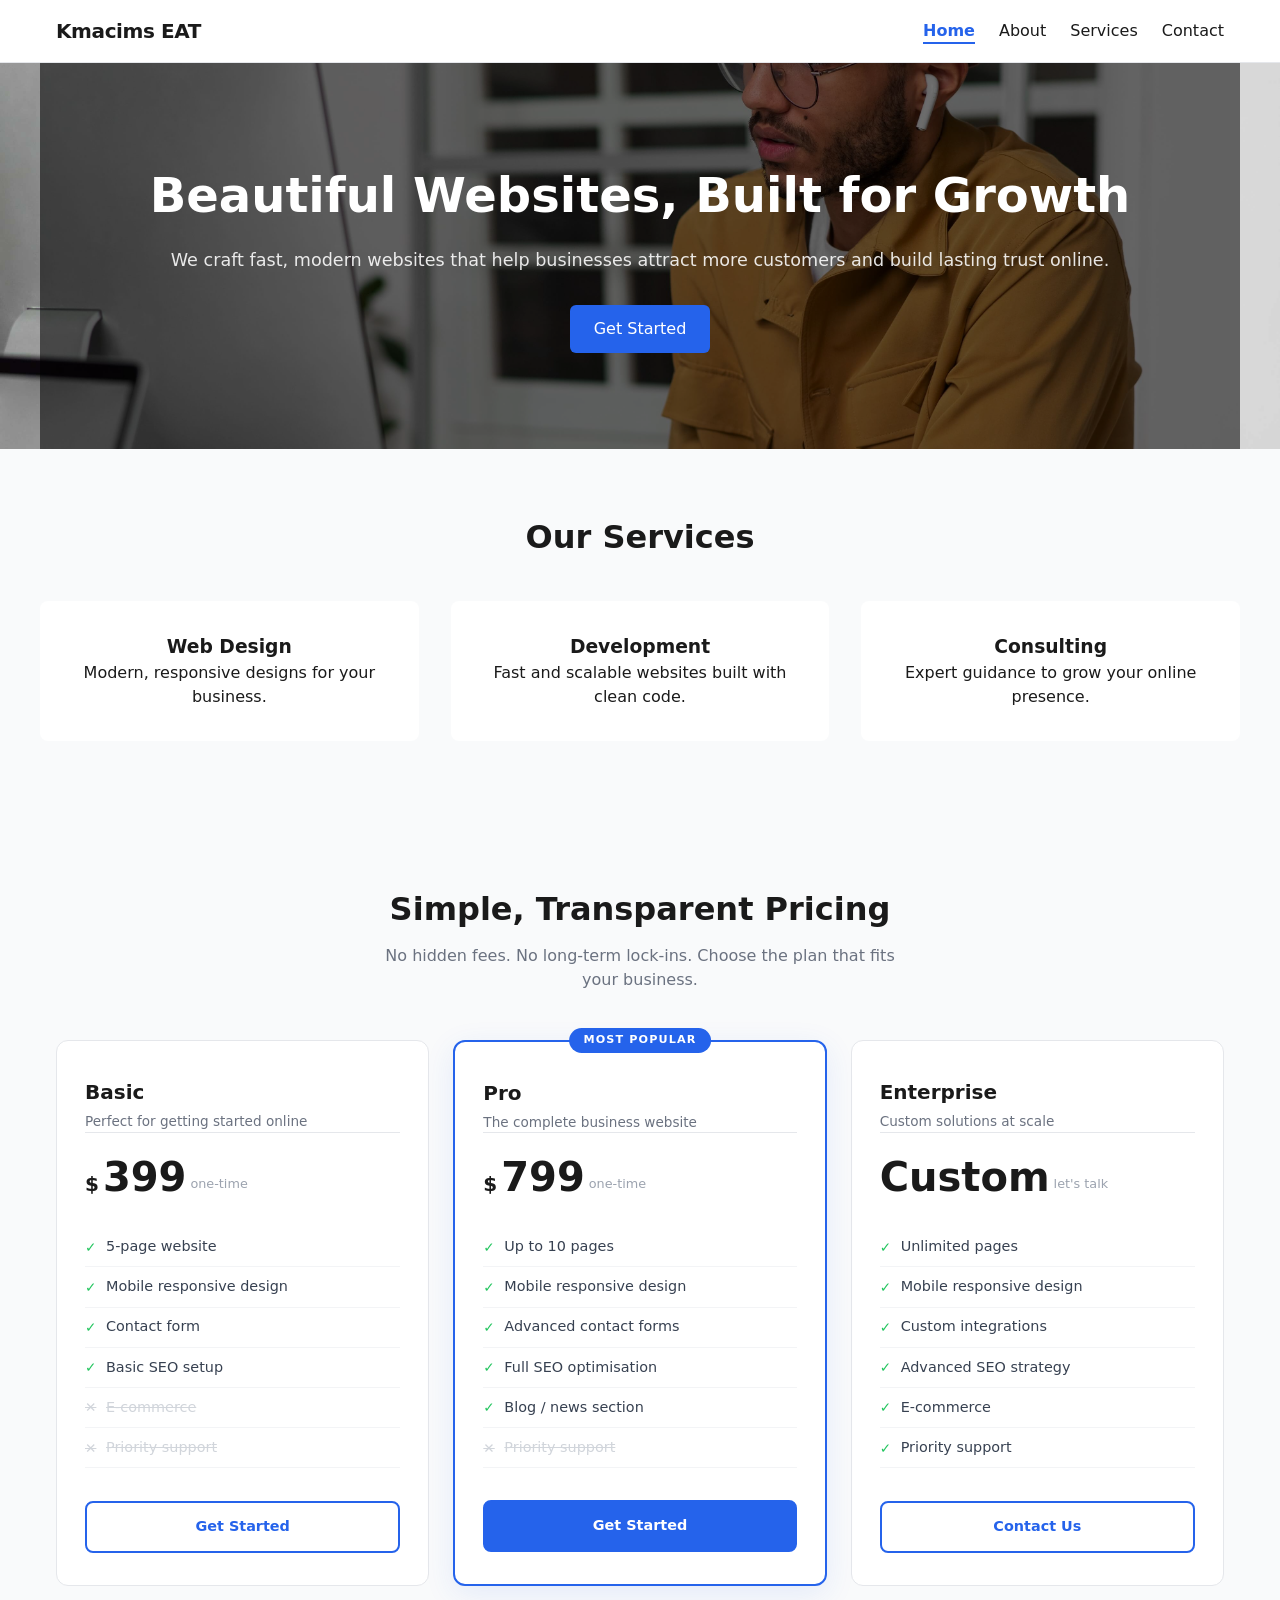
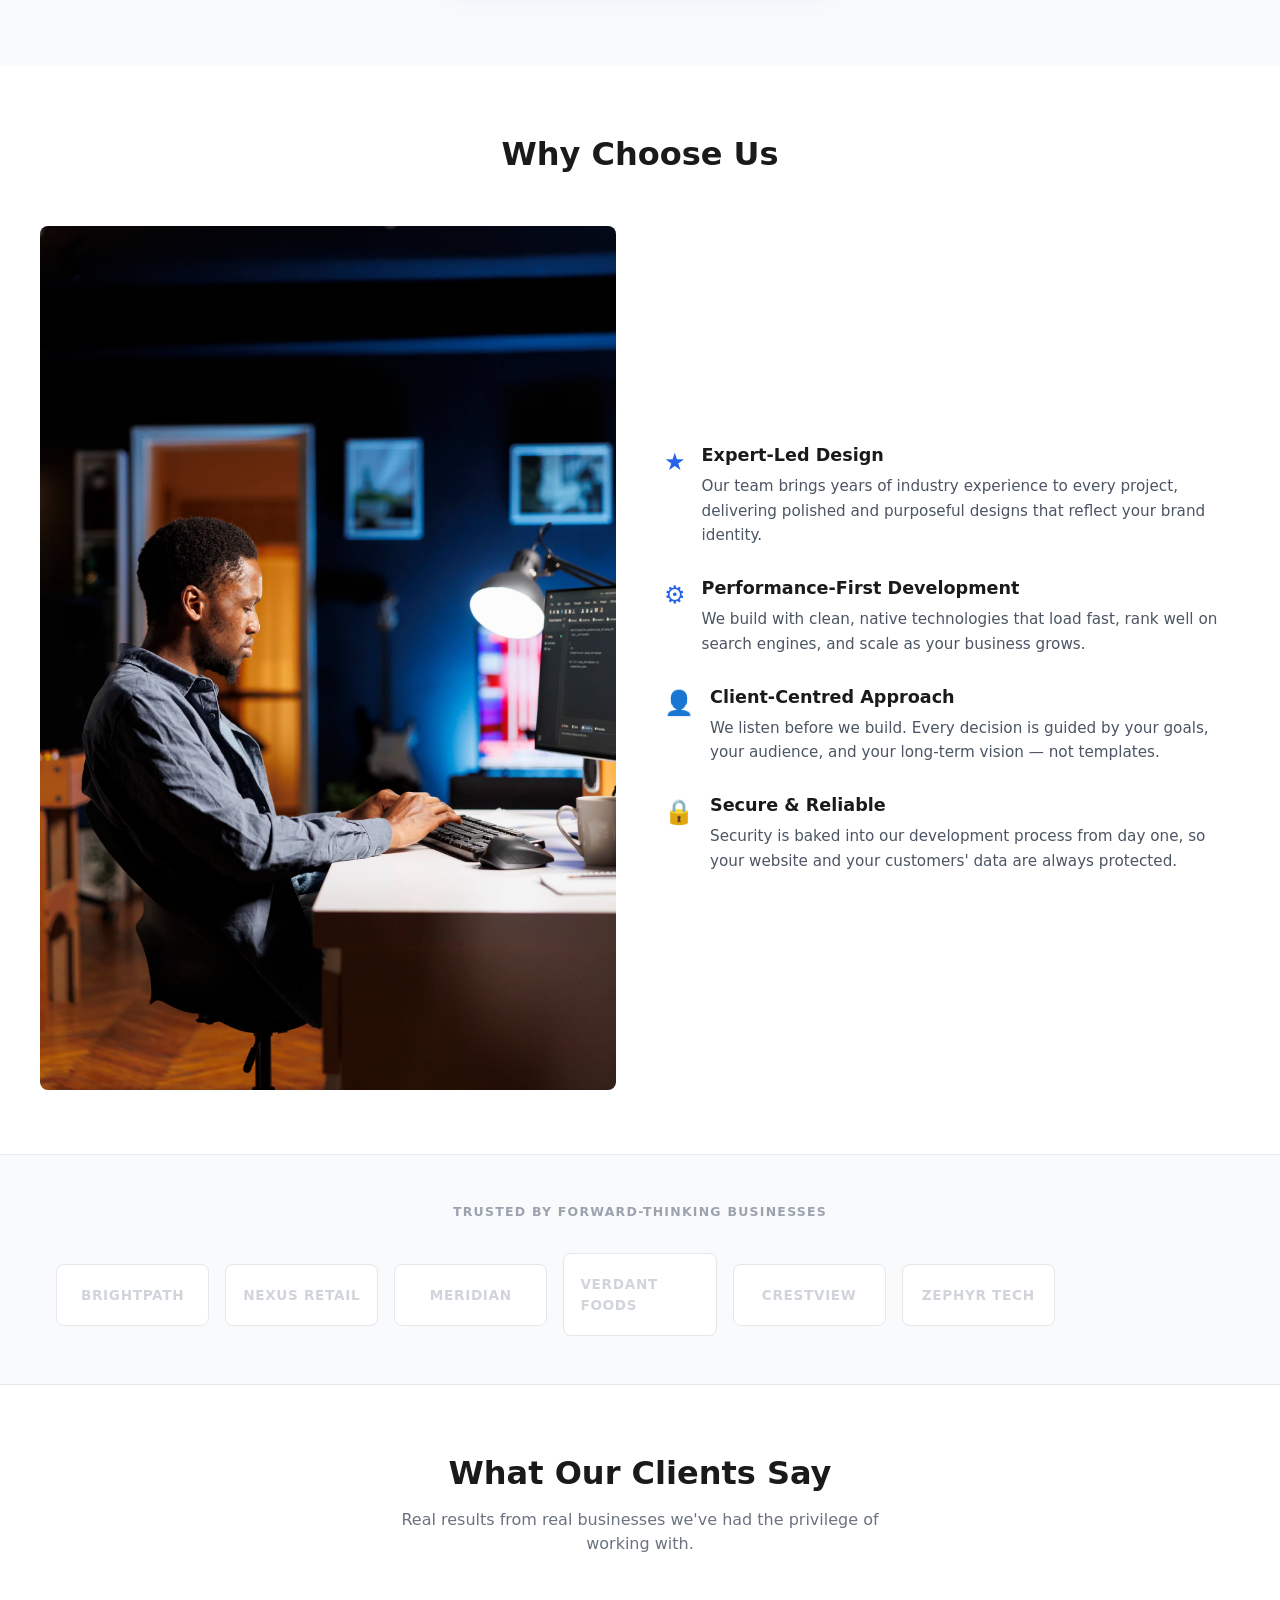
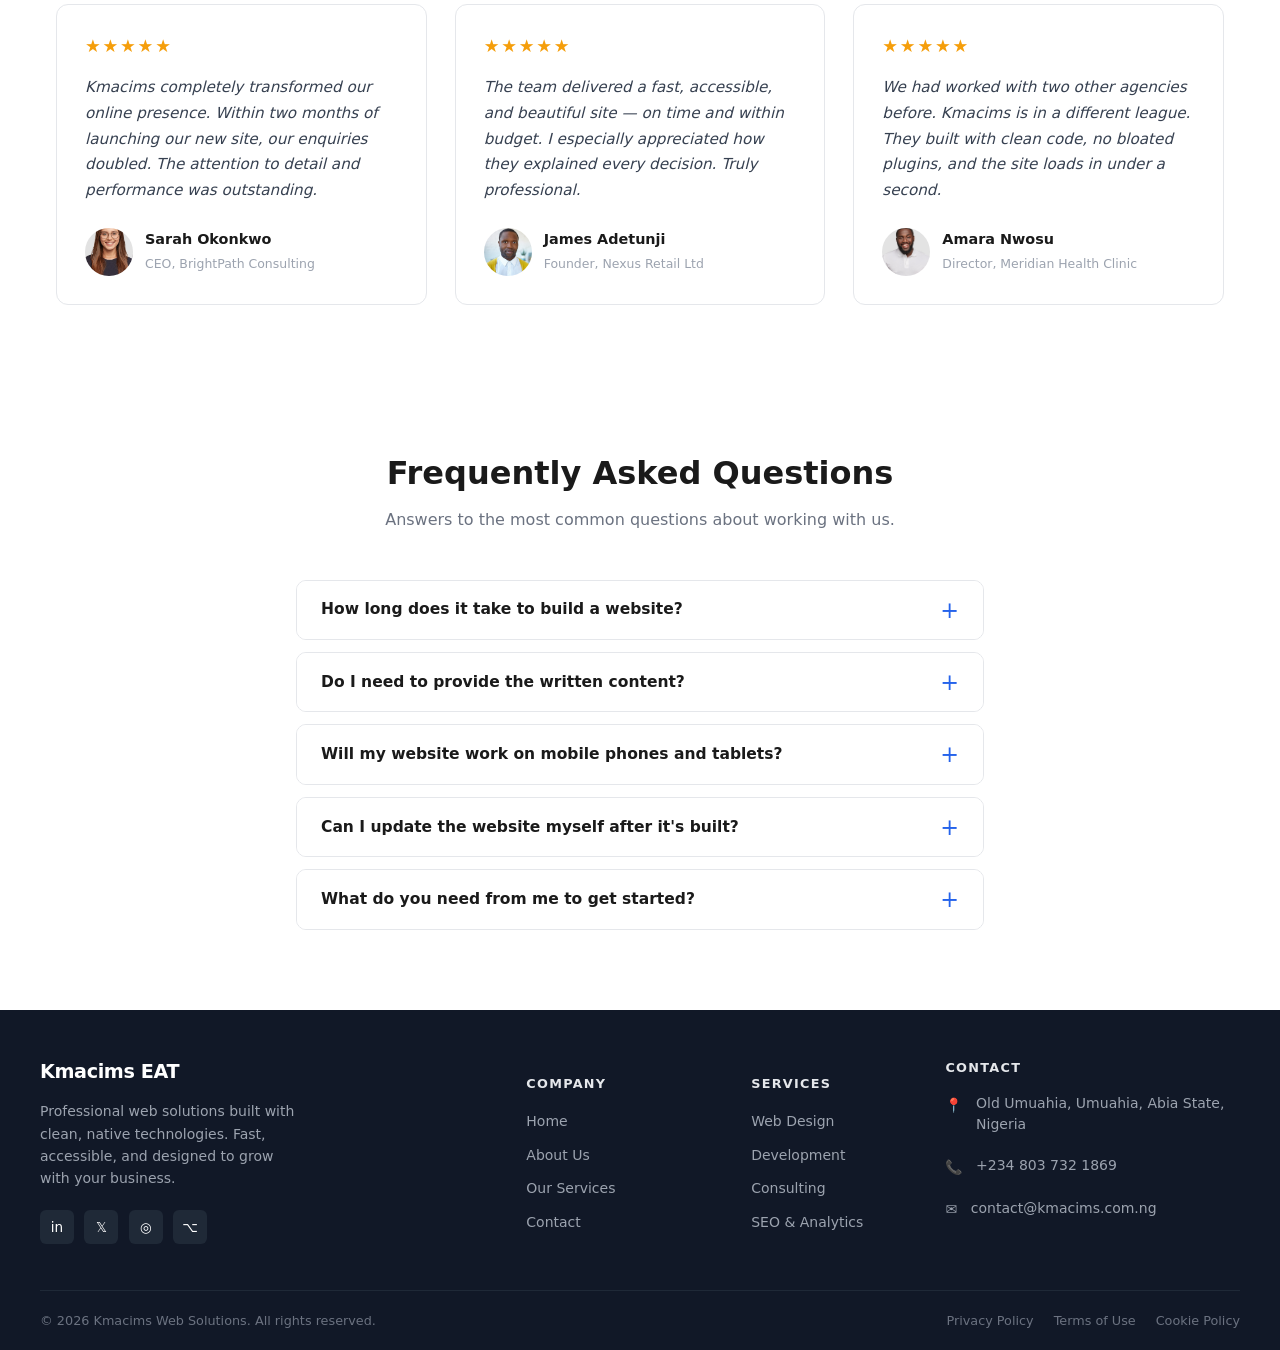
==== commit 387889b0: "Part 3, section 1 updates - Web design native." ====
--- a/index.html
+++ b/index.html
@@ -7,6 +7,8 @@
   <meta name="viewport" content="width=device-width, initial-scale=1.0" />
   <!-- Primary SEO Tags -->
   <title>Kmacims Web Solutions | Professional Websites Built with Clean Code</title>
+  <!-- Tell the browser to fetch the hero image immediately -->
+  <link rel="preload" as="image" href="images/hero-bg.avif" type="image/avif">
   <meta name="description"
         content="Kmacims Web Solutions builds fast, modern, and professional business websites using clean HTML and CSS — no frameworks, no bloat." />
   <!-- Canonical URL -->
@@ -21,6 +23,113 @@
   <!-- Twitter / X Card -->
   <meta name="twitter:card"  content="summary_large_image" />
   <meta name="twitter:site"  content="@kmacims" />
+  <!-- In <head> of index.html, BEFORE the <link> to styles.css -->
+<style>
+  /* Critical CSS — styles needed before the page is visible */
+/* Base Reset */
+*,
+*::before,
+*::after {
+  box-sizing: border-box;
+  margin: 0;
+  padding: 0;
+}
+
+body {
+  font-family: system-ui, sans-serif;
+  line-height: 1.5;
+  color: #1a1a1a;
+}
+
+/* create css variables */
+
+:root {
+  --primary-color: #2563eb;
+  --text-color: #1a1a1a;
+  --bg-color: #ffffff;
+  --max-width: 1200px;
+  --spacing: 1rem;
+}
+
+/* Style the header and navigation bar */
+
+header {
+  background: var(--bg-color);
+  border-bottom: 1px solid #e5e7eb;
+}
+
+nav {
+  max-width: var(--max-width);
+  margin: auto;
+  padding: 1rem;
+  display: flex;
+  justify-content: space-between;
+  align-items: center;
+}
+
+.nav-links {
+  list-style: none;
+  display: flex;
+  gap: 1.5rem;
+}
+
+.nav-links a {
+  text-decoration: none;
+  color: var(--text-color);
+  font-weight: 500;
+}
+
+/* Style logo as an anchor tag */
+.logo {
+  text-decoration: none;
+  font-size: 1.25rem;
+  font-weight: 800;
+  color: var(--text-color);
+  letter-spacing: -0.02em;
+}
+/* Style the hero section */
+
+.hero {
+  background-image: url('../images/hero-bg.avif');
+  background-image: url('../images/hero-bg.webp');
+  background-image: url('../images/hero-bg.jpg');
+  background-size: cover;
+  background-position: center;
+  background-repeat: no-repeat;
+  text-align: center;
+  padding-block: 0;
+}
+
+.hero-overlay {
+  max-width: var(--max-width);
+  margin: auto;
+  padding: 6rem 1rem;
+  background: rgba(0, 0, 0, 0.55);
+} 
+
+.hero h1 {
+  font-size: clamp(2rem, 5vw, 3rem);
+  margin-bottom: 1rem;
+  color: white;
+}
+
+.hero p {
+  margin-bottom: 2rem;
+  font-size: 1.1rem;
+  color: rgba(255, 255, 255, 0.88);
+}
+
+.cta-button {
+  display: inline-block;
+  padding: 0.75rem 1.5rem;
+  background: var(--primary-color);
+  color: white;
+  text-decoration: none;
+  border-radius: 6px;
+}
+
+</style>
+
   <!-- Stylesheet -->
   <link rel="stylesheet" href="css/styles.css" />
 
@@ -95,7 +204,9 @@
     <main>
 
         <!-- 1. HERO SECTION with background image + overlay -->
+        
         <section class="hero">
+
             <div class="hero-overlay">
                 <h1>Beautiful Websites, Built for Growth</h1>
                 <p>We craft fast, modern websites that help businesses attract more customers and build lasting trust online.</p>
@@ -211,7 +322,17 @@
             <div class="why-grid">
 
                 <div class="why-image">
-                    <img src="images/why-choose-us.jpg" alt="A professional web developer working on a modern website" />
+                    <picture>
+                        <source srcset="images/why-choose-us.avif" type="image/avif">
+                        <source srcset="images/why-choose-us.webp" type="image/webp">
+                        <img src="images/why-choose-us.jpg" 
+                        alt="A professional web developer working on a modern website" 
+                        width="600"
+                        height="400"
+                        loading="lazy"
+                        />
+                    </picture>
+                    
                 </div>
 
                 <div class="why-reasons">
@@ -327,6 +448,7 @@
                     class="testimonial-avatar"
                     width="48"
                     height="48"
+                    loading="lazy"
                     />
                     <div>
                     <cite class="client-name">Sarah Okonkwo</cite>
@@ -350,6 +472,7 @@
                     class="testimonial-avatar"
                     width="48"
                     height="48"
+                    loading="lazy"
                     />
                     <div>
                     <cite class="client-name">James Adetunji</cite>
@@ -373,6 +496,7 @@
                     class="testimonial-avatar"
                     width="48"
                     height="48"
+                    loading="lazy"
                     />
                     <div>
                     <cite class="client-name">Amara Nwosu</cite>
--- a/css/styles.css
+++ b/css/styles.css
@@ -11,6 +11,12 @@
   font-family: system-ui, sans-serif;
   line-height: 1.5;
   color: #1a1a1a;
+}
+
+img, picture, video, canvas, svg {
+  display: block;
+  max-width: 100%;
+  height: auto;
 }
 
 /* create css variables */
@@ -217,6 +223,8 @@
 /* Style the hero section */
 
 .hero {
+  background-image: url('../images/hero-bg.avif');
+  background-image: url('../images/hero-bg.webp');
   background-image: url('../images/hero-bg.jpg');
   background-size: cover;
   background-position: center;
@@ -230,7 +238,7 @@
   margin: auto;
   padding: 6rem 1rem;
   background: rgba(0, 0, 0, 0.55);
-}
+} 
 
 .hero h1 {
   font-size: clamp(2rem, 5vw, 3rem);
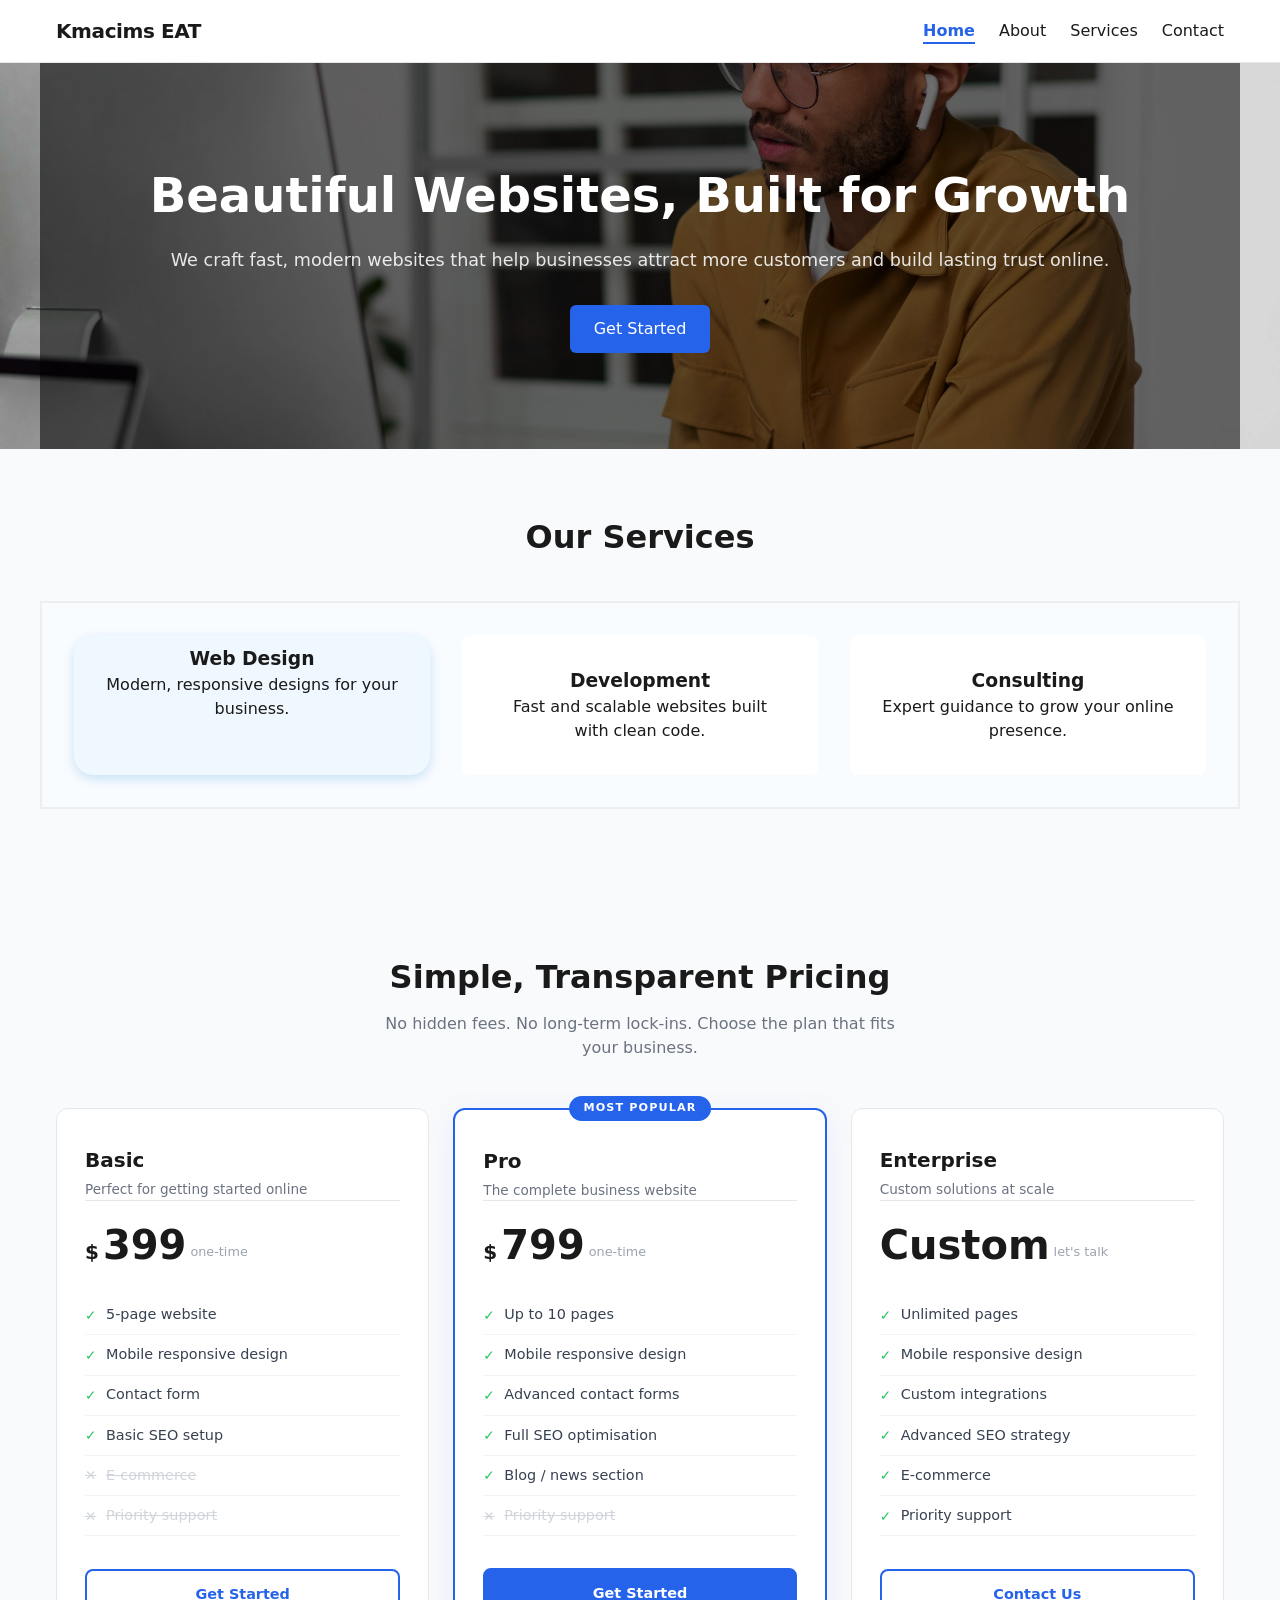
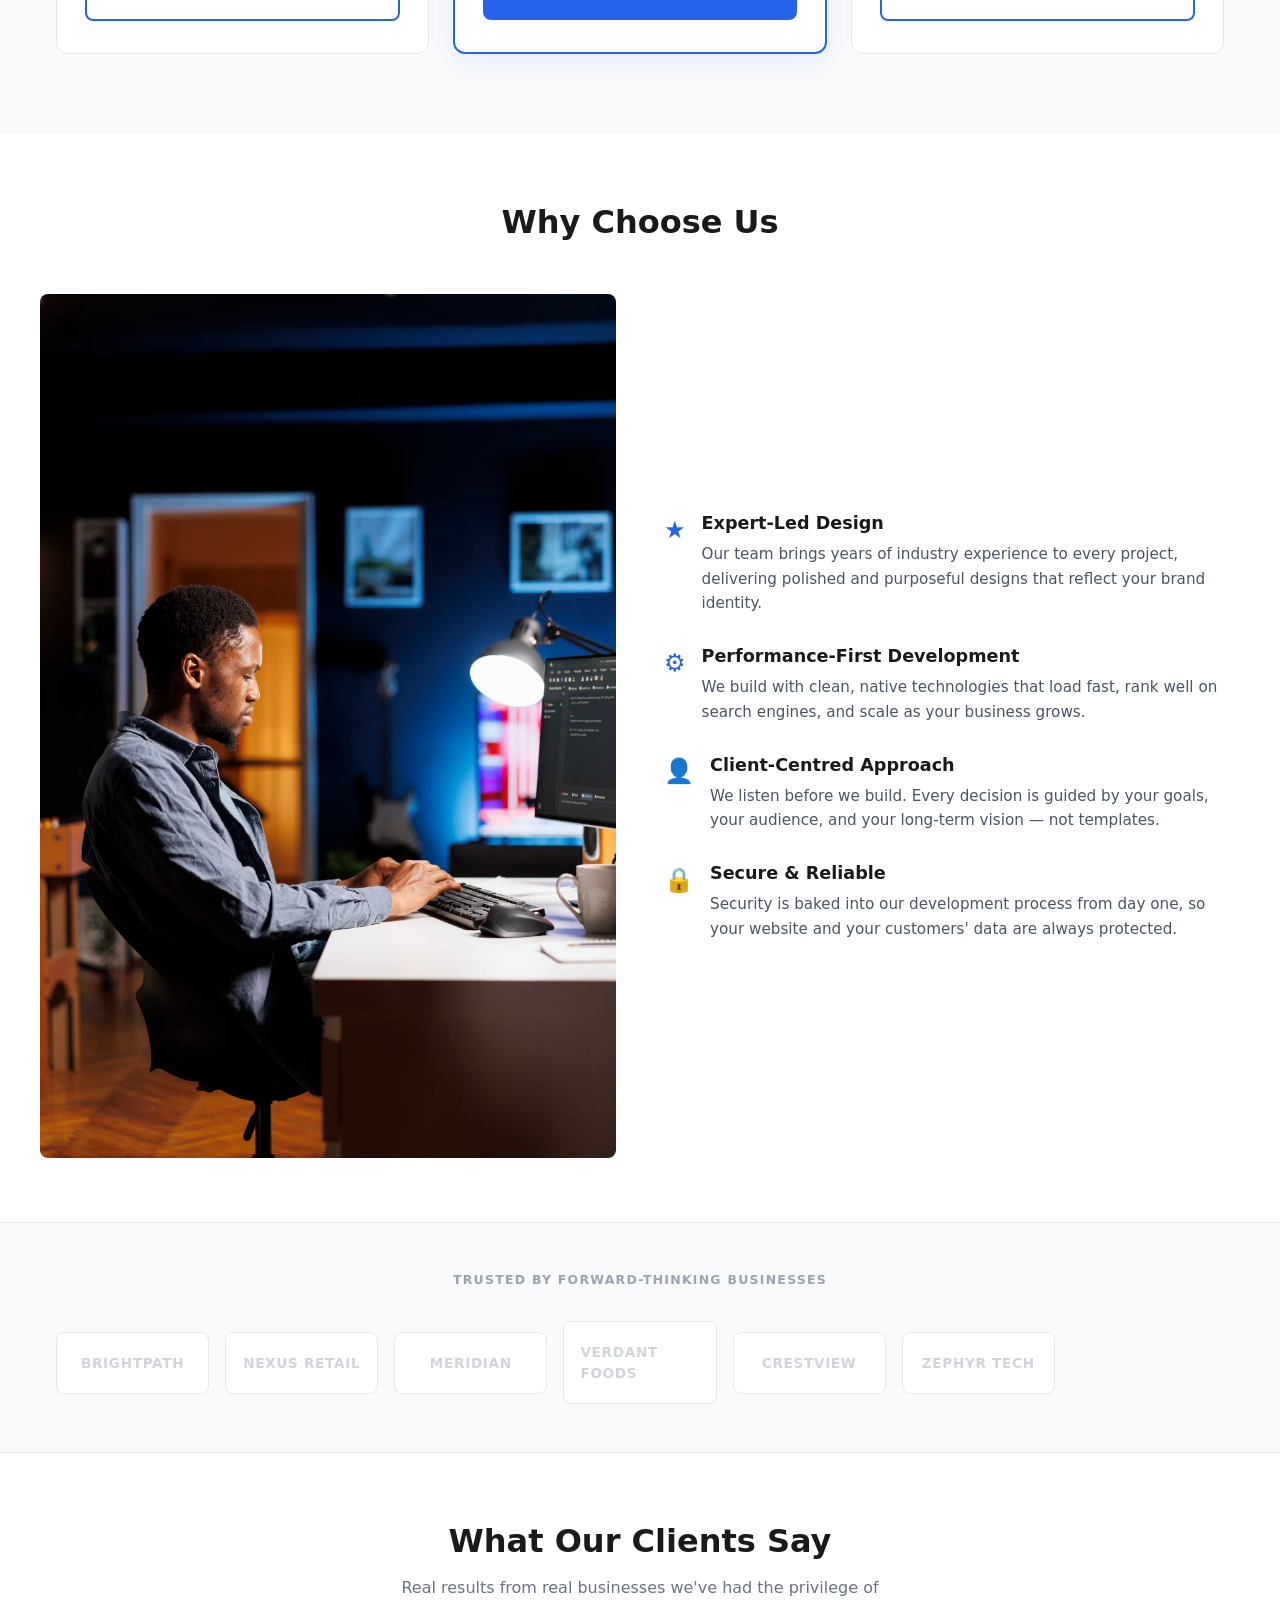
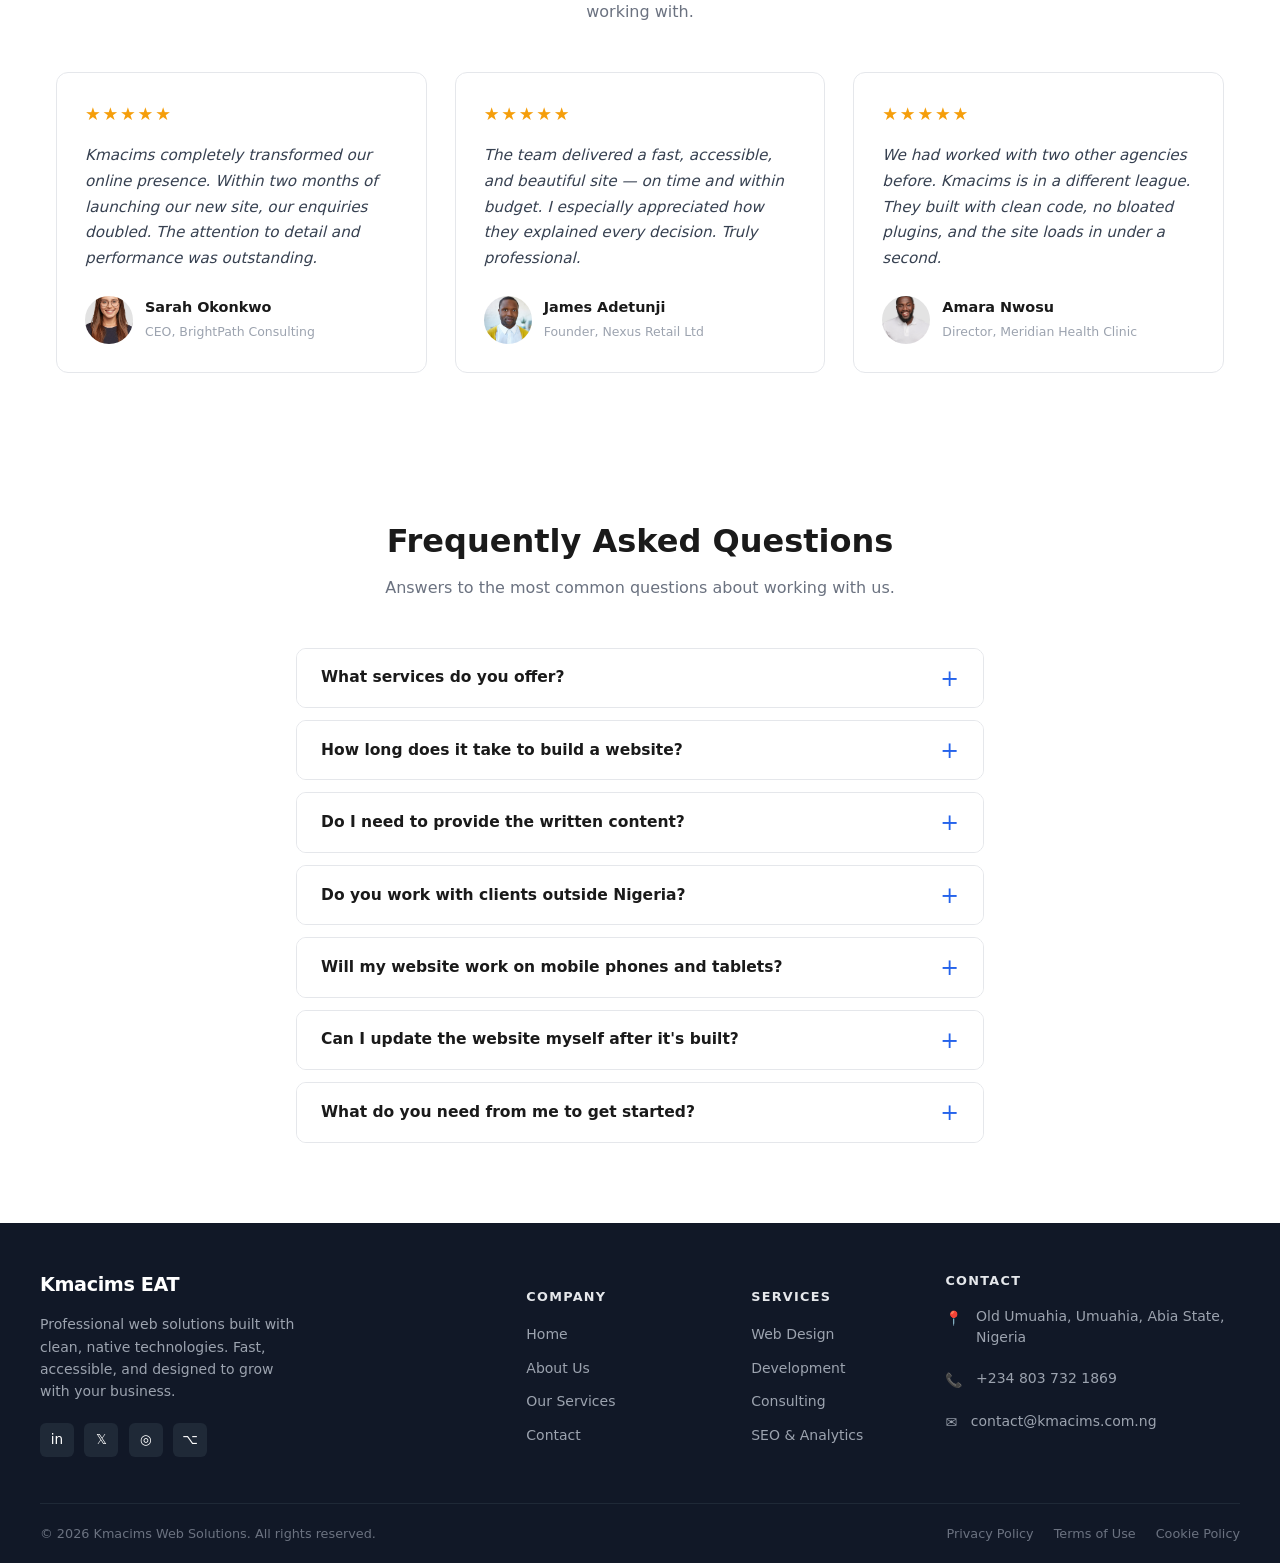
==== commit aec1d81d: "This is an update for the part 3 of building a website with HTML and CSS, No Frameworks." ====
--- a/index.html
+++ b/index.html
@@ -133,8 +133,90 @@
   <!-- Stylesheet -->
   <link rel="stylesheet" href="css/styles.css" />
 
+  <script type="application/ld+json">
+{
+  "@context": "https://schema.org",
+  "@type": "LocalBusiness",
+  "name": "Kmacims Web Solutions",
+  "url": " https://kckamac.github.io/Business-site-native/",
+  "logo": "https:// https://kckamac.github.io/Business-site-native/ /images/og-image.png",
+  "image": " https:// https://kckamac.github.io/Business-site-native/ /images/og-image.png ",
+  "description": " We build fast, modern, and professional business websites using clean HTML and CSS.",
+  "telephone": "+234-803-732-1869",
+  "email": "contact@kmacims.com.ng",
+  "address": {
+    "@type": "PostalAddress",
+    "streetAddress": " Old Umuahia,",
+    "addressLocality": "Umuahia",
+    "addressRegion": "Abia State",
+    "postalCode": "440002",
+    "addressCountry": "NG"
+  },
+  "openingHoursSpecification": [
+    {
+      "@type": "OpeningHoursSpecification",
+      "dayOfWeek": ["Monday","Tuesday","Wednesday","Thursday","Friday"],
+      "opens": "09:00",
+      "closes": "16:00"
+    }
+  ],
+  "sameAs": [
+    “https://www.linkedin.com/in/kmacims",
+    "https://twitter.com/kmacims"
+  ]
+}
+</script>
+
+<script type="application/ld+json">
+{
+  "@context": "https://schema.org",
+  "@type": "FAQPage",
+  "mainEntity": [
+    {
+      "@type": "Question",
+      "name": "What services do you offer?",
+      "acceptedAnswer": {
+        "@type": "Answer",
+        "text": "We offer web design, development, and digital consulting for businesses of all sizes."
+      }
+    },
+    {
+      "@type": "Question",
+      "name": "How long does a take to build a website?",
+      "acceptedAnswer": {
+        "@type": "Answer",
+        "text": " Most projects are completed within 3–4 weeks from the point of receiving your content and sign-off on the design direction. Larger enterprise projects may take 6–8 weeks. We provide a clear project timeline at the start of every engagement."
+      }
+    },
+    {
+      "@type": "Question",
+      "name": "Do you work with clients outside Nigeria?",
+      "acceptedAnswer": {
+        "@type": "Answer",
+        "text": "Yes. We work with clients remotely across Africa, Europe, and North America."
+      }
+    },
+    {
+      "@type": "Question",
+      "name": "What do you need from me to get started?",
+      "acceptedAnswer": {
+        "@type": "Answer",
+        "text": " To begin, we need a completed brief (we provide a simple questionnaire), your brand assets (logo files, colours, preferred fonts if you have them), and a 50% deposit. From there, we handle everything — sitemap, wireframes, design, build, and launch."
+      }
+    }
+  ]
+}
+</script>
+
+
 </head>    
 <body>
+    <!-- Skip Navigation Link — add this as the FIRST element inside <body> -->
+    <a href="#main-content" class="skip-link">Skip to main content</a>
+
+    <!-- Add Progress Bar-->  
+    <div class="progress-bar" aria-hidden="true"></div>
+
     <header class="site-header">
         
         <!--
@@ -201,7 +283,7 @@
 
     </header>
 
-    <main>
+    <main id="main-content">
 
         <!-- 1. HERO SECTION with background image + overlay -->
         
@@ -215,10 +297,10 @@
         </section>
 
         <!-- SERVICES SECTION -->
-        <section class="services">
+        <section class="services reveal">
             <h2>Our Services</h2>
             <div class="service-grid">
-                <article>
+                <article class="badge">
                     <h3>Web Design</h3>
                     <p>Modern, responsive designs for your business.</p>
                 </article>
@@ -235,7 +317,7 @@
 
         <!-- The Pricing Table Section -->
 
-        <section class="pricing" aria-labelledby="pricing-heading">
+        <section class="pricing reveal" aria-labelledby="pricing-heading">
         <div class="pricing-inner">
 
             <div class="section-header">
@@ -317,7 +399,7 @@
 
 
         <!-- 2. WHY CHOOSE US SECTION -->
-        <section class="why-choose-us">
+        <section class="why-choose-us reveal">
             <h2>Why Choose Us</h2>
             <div class="why-grid">
 
@@ -373,7 +455,7 @@
         </section>
 
         <!-- Logo Wall section -->
-        <section class="logo-wall" aria-labelledby="logos-heading">
+        <section class="logo-wall reveal" aria-labelledby="logos-heading">
         <div class="logo-wall-inner">
 
             <p class="logo-wall-label" id="logos-heading">
@@ -424,7 +506,7 @@
         </section>
 
         <!-- Testimonials section -->
-        <section class="testimonials" aria-labelledby="testimonials-heading">
+        <section class="testimonials reveal" aria-labelledby="testimonials-heading">
         <div class="testimonials-inner">
 
             <div class="section-header">
@@ -583,7 +665,7 @@
         -->
 
         <!-- FAQ section HTML -->
-        <section class="faq" aria-labelledby="faq-heading">
+        <section class="faq reveal" aria-labelledby="faq-heading">
         <div class="faq-inner">
 
             <div class="section-header">
@@ -592,6 +674,14 @@
             </div>
 
             <div class="faq-list">
+            <details class="faq-item">
+                <summary class="faq-question">
+                What services do you offer?
+                </summary>
+                <div class="faq-answer">
+                <p>We offer web design, development, and digital consulting for businesses of all sizes.</p>
+                </div>
+            </details>
 
             <details class="faq-item">
                 <summary class="faq-question">
@@ -608,6 +698,15 @@
                 </summary>
                 <div class="faq-answer">
                 <p>We recommend that clients provide their own copy, as you know your business best. However, we offer copywriting as an add-on service and can work with your existing brochures, social content, or talking points to produce polished, SEO-ready text.</p>
+                </div>
+            </details>
+
+            <details class="faq-item">
+                <summary class="faq-question">
+                Do you work with clients outside Nigeria?
+                </summary>
+                <div class="faq-answer">
+                <p>Yes. We work with clients remotely across Africa, Europe, and North America.</p>
                 </div>
             </details>
 
--- a/css/styles.css
+++ b/css/styles.css
@@ -1,3 +1,6 @@
+@layer base, components, utilities;
+
+@layer base{
 /* Base Reset */
 *,
 *::before,
@@ -18,6 +21,53 @@
   max-width: 100%;
   height: auto;
 }
+
+/* ── Skip Navigation ─────────────────────────────── */
+.skip-link {
+  position: absolute;
+  top: -100%;
+  left: 1rem;
+  background: var(--primary-color);
+  color: #fff;
+  padding: 0.75rem 1.25rem;
+  border-radius: 0 0 6px 6px;
+  font-weight: 600;
+  text-decoration: none;
+  z-index: 9999;
+  transition: top 0.2s;
+}
+
+.skip-link:focus {
+  top: 0;
+}
+
+
+}
+
+/* ================================
+   Reading Progress Bar
+   ================================ */
+
+@keyframes grow-progress {
+  from { transform: scaleX(0); }
+  to   { transform: scaleX(1); }
+}
+
+.progress-bar {
+  position: fixed;
+  top: 0;
+  left: 0;
+  width: 100%;
+  height: 4px;
+  background: var(--primary-color);
+  transform-origin: left;
+  transform: scaleX(0);
+  z-index: 1000;
+
+  animation: grow-progress linear;
+  animation-timeline: scroll(root block);
+}
+
 
 /* create css variables */
 
@@ -260,6 +310,38 @@
   text-decoration: none;
   border-radius: 6px;
 }
+
+/* ================================
+   Hero Entrance Animation
+   ================================ */
+
+@keyframes hero-enter {
+  from {
+    opacity: 0;
+    transform: translateY(24px);
+  }
+  to {
+    opacity: 1;
+    transform: translateY(0);
+  }
+}
+
+.hero-content {
+  animation: hero-enter 0.8s cubic-bezier(0.22, 1, 0.36, 1) both;
+}
+
+.hero-content h1 {
+  animation: hero-enter 0.8s 0.1s cubic-bezier(0.22, 1, 0.36, 1) both;
+}
+
+.hero-content p {
+  animation: hero-enter 0.8s 0.2s cubic-bezier(0.22, 1, 0.36, 1) both;
+}
+
+.cta-button {
+  animation: hero-enter 0.8s 0.35s cubic-bezier(0.22, 1, 0.36, 1) both;
+}
+
 
 /* Page Banner used on About, Services, and Contact pages */
 
@@ -1834,3 +1916,60 @@
   margin-top: 0.75rem;
 }
 
+/* ================================
+   Scroll-Driven Section Reveals
+   ================================ */
+
+@keyframes fade-up {
+  from {
+    opacity: 0;
+    transform: translateY(40px);
+  }
+  to {
+    opacity: 1;
+    transform: translateY(0);
+  }
+}
+
+.reveal {
+  animation: fade-up linear both;
+  animation-timeline: view();
+  animation-range: entry 0% entry 30%;
+}
+
+/* Style the parent grid if it contains a .badge card */
+.service-grid:has(.badge) {
+  background-color: #f9fcff; 
+  padding: 2rem;
+  border: 2px solid #edeef0;
+}
+
+/* Style the badge card itself */
+.service-grid article.badge {
+  background-color: #f0f8ff;
+  border-color: #007acc;
+  box-shadow: 0 4px 12px rgba(0, 122, 204, 0.2);
+  border-radius: 20px;
+  padding: 10px 20px 10px 20px;
+}
+
+
+
+@layer utilities {
+ 
+  .text-center { text-align: center; }
+  .mt-sm      { margin-top: 1rem; }
+  .mt-md      { margin-top: 2rem; }
+  .mt-lg      { margin-top: 4rem; }
+  .visually-hidden {
+    position: absolute;
+    width: 1px;
+    height: 1px;
+    overflow: hidden;
+    clip: rect(0 0 0 0);
+    white-space: nowrap;
+  }
+
+  
+ 
+}
